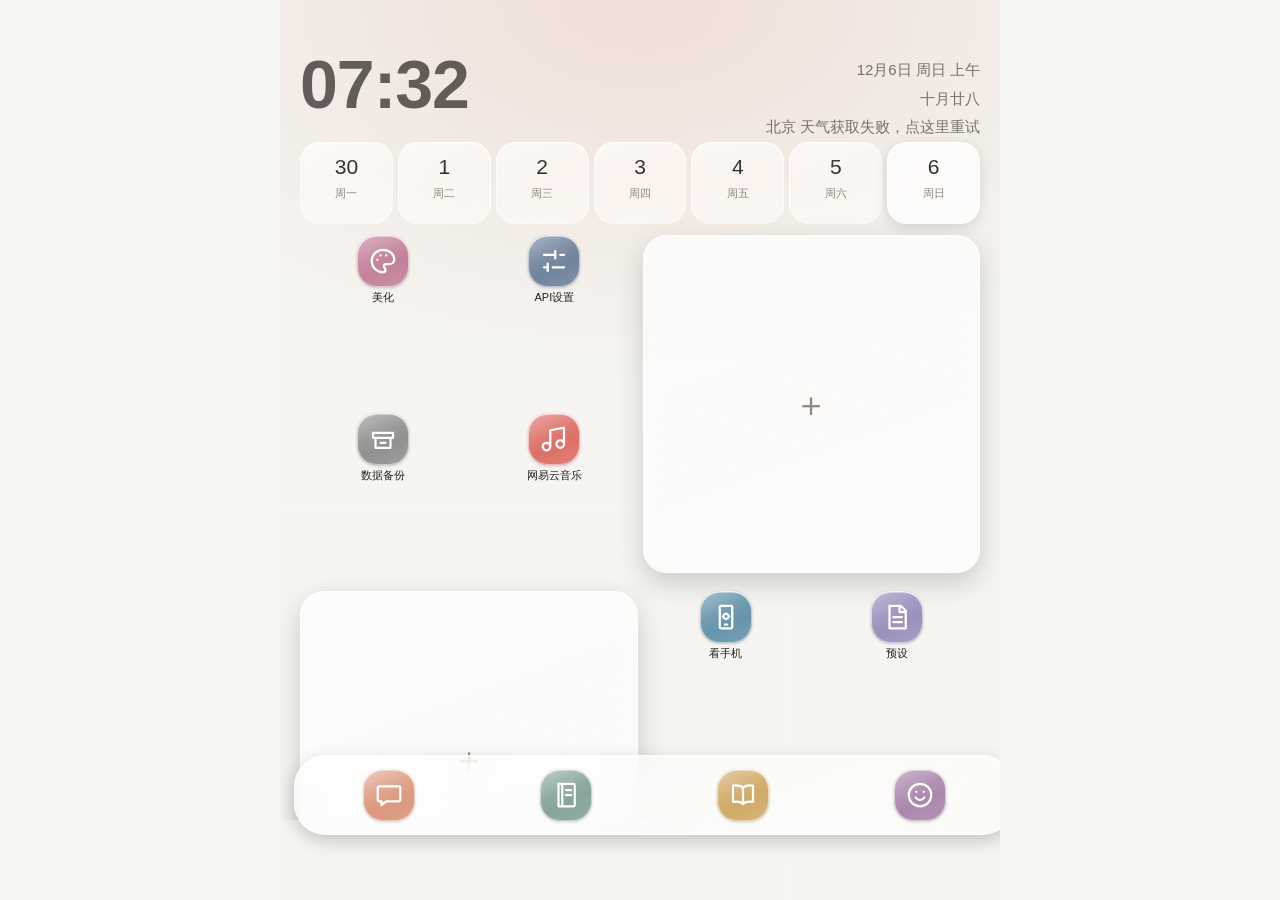
==== index.html @ 6eb0ac29 "Add files via upload" ====
<!DOCTYPE html>
<html lang="zh-CN">
<head>
<meta charset="UTF-8">
<meta name="viewport" content="width=device-width, initial-scale=1, viewport-fit=cover">
<meta name="theme-color" content="#f6f5f2">
<title>夏青phone</title>
<link rel="manifest" href="manifest.json">
<link rel="icon" href="icon-192.png">
<link rel="apple-touch-icon" href="icon-192.png">
<meta name="apple-mobile-web-app-capable" content="yes">
<meta name="mobile-web-app-capable" content="yes">
<meta name="apple-mobile-web-app-title" content="夏青Phone">
<link rel="stylesheet" href="style.css">
</head>
<body>
<div id="app">

  <section class="screen active" id="s-home">
    <div class="scroll home">
      <!-- 顶部：左=大时钟(北京时间)，右=日期/农历/天气（点天气可换城市）。大小位置见上面 CSS 的「桌面可调参数」 -->
      <div class="hm-top"><div class="hm-clock" id="home-time"></div><div class="hm-date"><div id="home-date"></div><div id="home-lunar"></div><div id="home-weather" class="hm-wx"></div></div></div>
      <div class="hm-week" id="home-week"></div>
      <div class="app-grid" id="app-grid"></div>
    </div>
    <div id="home-edit" hidden><button type="button" id="home-reset">重置排列</button><button type="button" id="home-done">完成</button></div>
    <!-- 底栏 Dock：位置/大小见上面 CSS 的 --dock-* -->
    <div class="dock" id="dock"></div>
  </section>

  <section class="screen" id="s-list">
    <header class="bar"><button class="icon" data-back aria-label="返回">‹</button><h1>聊天</h1><button class="icon" id="b-newchar" aria-label="新建角色">＋</button></header>
    <div id="char-list" class="scroll"></div>
  </section>

  <section class="screen" id="s-chat">
    <div id="chat-bg"></div>
    <header class="bar">
      <button class="icon" data-back aria-label="返回">‹</button>
      <h2 id="chat-title"></h2>
      <button class="icon" id="b-search" aria-label="搜索聊天记录"><svg viewBox="0 0 24 24" width="20" height="20" fill="none" stroke="currentColor" stroke-width="2" stroke-linecap="round"><circle cx="11" cy="11" r="6.5"/><path d="M16 16l4.5 4.5"/></svg></button>
      <button class="icon" id="b-chatmenu" aria-label="菜单">⋯</button>
    </header>
    <div id="msgs" class="scroll"></div>
    <div id="quote-bar" hidden><span id="quote-text"></span><button type="button" id="quote-x" aria-label="取消引用">✕</button></div>
    <div id="selbar" hidden><span id="sel-n">已选 0 条</span><button type="button" class="pill ghost" id="sel-edit">编辑</button><button type="button" class="pill ghost" id="sel-copy">复制</button><button type="button" class="pill ghost" id="sel-del">删除</button><button type="button" class="pill" id="sel-cancel">取消</button></div>
    <form id="composer" autocomplete="off">
      <button type="button" class="icon" id="b-sticker" aria-label="表情包">☺</button>
      <div class="inwrap">
        <textarea id="input" rows="1" placeholder="说点什么…"></textarea>
        <button type="button" class="pill ghost" id="b-wait">等回复</button>
        <button type="submit" class="pill" id="b-send">发送</button>
      </div>
      <button type="button" class="icon" id="b-plus" aria-label="更多">＋</button>
    </form>
    <div id="plusmenu" hidden><div class="stack" id="plus-stack"></div></div>
  </section>

  <section class="screen" id="s-search">
    <header class="bar"><button class="icon" data-back>‹</button><input id="search-q" type="search" placeholder="搜索聊天记录…"></header>
    <div class="scroll"><div class="pad">
      <div class="group"><div class="field inline"><label>从</label><input type="date" id="search-d1"></div><div class="field inline"><label>到</label><input type="date" id="search-d2"></div></div>
      <div class="btn-row"><button type="button" class="btn" id="search-exp-txt">导出结果 TXT</button><button type="button" class="btn" id="search-exp-json">导出结果 JSON</button></div>
      <div class="group-title" id="search-count"></div>
      <div class="group" id="search-list"></div>
    </div></div>
  </section>

  <section class="screen" id="s-chatset">
    <header class="bar"><button class="icon" data-back>‹</button><h2>聊天设置</h2></header>
    <div class="scroll"><div class="pad" id="chatset-body"></div></div>
  </section>

  <section class="screen" id="s-beauty">
    <header class="bar"><button class="icon" data-back>‹</button><h2>美化</h2><button class="txt-btn" id="b-beauty-save">保存</button></header>
    <div class="scroll"><div class="pad" id="beauty-body"></div></div>
  </section>

  <div id="errpop" hidden><div class="card" role="alertdialog"><div class="e-icon">!</div><div class="e-title" id="errpop-title"></div><pre class="e-body" id="errpop-body"></pre><div class="e-btns"><button type="button" id="errpop-retry">重试</button><button type="button" id="errpop-copy">复制</button><button type="button" id="errpop-close">好</button></div></div></div>

  <div id="fab" hidden><div class="stack" id="fab-stack"></div></div>

  <section class="screen" id="s-settings">
    <header class="bar"><button class="icon" data-back>‹</button><h2>设置</h2><button class="txt-btn" id="b-set-save">保存</button></header>
    <div class="scroll"><div class="pad" id="settings-body"></div></div>
  </section>

  <section class="screen" id="s-char">
    <header class="bar"><button class="icon" data-back>‹</button><h2>角色设置</h2><button class="txt-btn" id="b-char-save">保存</button></header>
    <div class="scroll"><div class="pad" id="char-body"></div></div>
  </section>

  <section class="screen" id="s-memory">
    <header class="bar">
      <button class="icon" data-back>‹</button><h2 id="mem-title">记忆</h2>
      <button class="txt-btn" id="b-mem-sum">总结</button>
      <button class="txt-btn" id="b-mem-refine">精炼</button>
      <button class="txt-btn" id="b-mem-add">＋</button>
    </header>
    <div class="scroll"><div class="pad" id="mem-body"></div></div>
  </section>

  <section class="screen" id="s-backup">
    <header class="bar"><button class="icon" data-back>‹</button><h2>数据备份</h2></header>
    <div class="scroll"><div class="pad" id="bk-body"></div></div>
  </section>

  <section class="screen" id="s-stickers">
    <header class="bar"><button class="icon" data-back>‹</button><h2>表情包</h2><button class="txt-btn" id="b-stk-add">＋ 添加</button></header>
    <div class="scroll"><div class="pad" id="stk-body"></div></div>
  </section>

  <section class="screen" id="s-thoughts">
    <header class="bar"><button class="icon" data-back>‹</button><h2 id="th-title">心声</h2></header>
    <div class="scroll"><div class="pad" id="th-body"></div></div>
  </section>

  <section class="screen" id="s-wblist">
    <header class="bar"><button class="icon" data-back>‹</button><h2>世界书</h2><button class="txt-btn" id="b-wb-add">＋ 新建</button></header>
    <div class="scroll"><div class="pad" id="wblist-body"></div></div>
  </section>

  <section class="screen" id="s-prlist">
    <header class="bar"><button class="icon" data-back>‹</button><h2>预设</h2><button class="txt-btn" id="b-pr-add">＋ 新建</button></header>
    <div class="scroll"><div class="pad" id="prlist-body"></div></div>
  </section>

  <section class="screen" id="s-predit">
    <header class="bar"><button class="icon" data-back>‹</button><h2>编辑预设</h2><button class="txt-btn" id="b-pr-save">保存</button></header>
    <div class="scroll"><div class="pad" id="predit-body"></div></div>
  </section>

  <section class="screen" id="s-wbedit">
    <header class="bar"><button class="icon" data-back>‹</button><h2 id="wbedit-title">编辑世界书</h2><button class="txt-btn" id="b-wb-save">保存</button></header>
    <div class="scroll"><div class="pad" id="wbedit-body"></div></div>
  </section>
</div>
<input type="file" id="file-import" accept=".json,application/json" hidden>

<div id="sheet" hidden><div class="panel" id="sheet-panel"></div></div>
<div id="toast"></div>
<script src="app.js"></script>
</body>
</html>
---- style.css ----
:root {
  --bg:#f6f5f2; --card:#ffffff; --ink:#23211e; --sub:#8a857c; --line:#e6e2da;
  --accent:#c4572a; --accent-ink:#ffffff; --me:#f3d9cb; --them:#ffffff; --err:#b3261e; --ok:#2e7d4f;
  --shadow:0 1px 2px rgba(0,0,0,.06);
}
@media (prefers-color-scheme: dark) {
  :root { --bg:#151412; --card:#211f1c; --ink:#ece8e1; --sub:#9a948a; --line:#34312c;
          --accent:#e8815a; --accent-ink:#1a0f0a; --me:#5a3426; --them:#2a2825; --err:#f2a39d; --ok:#7fd1a0; --shadow:none; }
}
/* =====================================================================
 * ★★★ 桌面可调参数：想调桌面，只改这一块 ★★★
 * 带 x / y 的：x 正数往右、负数往左；y 正数往下、负数往上。
 * 改完保存、刷新页面即可看到效果。
 * ===================================================================== */
:root {
  /* —— 顶部：时钟 + 日期 + 天气 —— */
  --home-top:10px;       /* 整个桌面内容离屏幕顶部的距离（越大整体越往下） */
  --home-side:20px;      /* 桌面内容左右边距 */
  --clock-size:68px;     /* 大时钟字号 */
  --clock-x:0px;         /* 时钟+日期整体 左右微调 */
  --clock-y:40px;         /* 时钟+日期整体 上下微调 */
  --date-size:15px;      /* 日期/农历/天气 字号 */
  --clock-gap:5px;      /* 时钟区 与 下面一周胶囊 的间距 */
  /* —— 一周日期胶囊 —— */
  --week-x:0px;          /* 胶囊整体 左右微调 */
  --week-y:35px;          /* 胶囊整体 上下微调 */
  --week-gap:5px;        /* 每格之间的间距 */
  --week-radius:20px;    /* 每格圆角 */
  --week-num-size:21px;  /* 日期数字字号 */
  --week-bottom:26px;    /* 胶囊 与 下面图标区 的间距 */
  /* —— 图标网格（桌面上的 App 图标） —— */
  --grid-x:0px;          /* 整个图标区 左右微调 */
  --grid-y:20px;          /* 整个图标区 上下微调 */
  --grid-col-gap:5px;    /* 图标左右间距 */
  --grid-row-gap:18px;   /* 图标上下间距 */
  --icon-size:52px;      /* 图标大小（宽高） */
  --icon-radius:20px;    /* 图标圆角（改成 50% 就是圆形） */
  --icon-glyph-size:30px;/* 没有图片时，矢量小图标的大小 */
  --icon-label-size:11px;/* 图标下面文字的字号 */
  --icon-label-gap:2px;  /* 图标 与 文字 的间距 */
  --icon-shadow:0 1px 3px rgba(0,0,0,.2);    /* 图标阴影。none=无；想要很淡的：0 1px 3px rgba(0,0,0,.08)，最后的小数越小越淡 */
  /* —— 照片小组件 —— */
  --wdg-cols:2;          /* 组件占几列（共 4 列） */
  --wdg-rows:2;          /* 组件占几行 */
  --wdg-ratio:1/1;       /* 组件宽高比，如 1/1 正方形、2/1 长方形 */
  --wdg-radius:24px;     /* 组件圆角 */
  --wdg-shadow:0 10px 28px rgba(0,0,0,.18);  /* 组件阴影，改成 none 去掉 */
  /* —— 底栏 Dock（悬浮那条） —— */
  --dock-left:14px;      /* 距屏幕左边（越大越往右收） */
  --dock-right:14px;     /* 距屏幕右边 */
  --dock-bottom:65px;    /* 距屏幕底部（越大越往上） */
  --dock-pad:14px 6px 14px;  /* 内边距：上 左右 下，控制底栏高度 */
  --dock-min-h:80px;     /* 底栏最小高度（底栏图标拖空时也保持这个高度） */
  --dock-radius:32px;    /* 底栏圆角 */
  --dock-shadow:0 6px 18px rgba(0,0,0,.2); /* 底栏阴影，改成 none 去掉 */
}
* { box-sizing:border-box; -webkit-tap-highlight-color:transparent; }
html,body { height:100%; margin:0; }
body { background:var(--bg); color:var(--ink); font:15px/1.55 -apple-system,BlinkMacSystemFont,"PingFang SC","Noto Sans SC","Microsoft YaHei",sans-serif; overscroll-behavior:none; }
button,input,textarea,select { font:inherit; color:inherit; }
button { cursor:pointer; }
#app { position:fixed; inset:0; max-width:720px; margin:0 auto; background:var(--bg); overflow:hidden; }
.screen { position:absolute; inset:0; display:none; flex-direction:column; background:var(--bg); will-change:transform; }
.screen.active, .screen.leaving { display:flex; }
/* 页面切换：前进＝新页从右滑入、旧页微微左移；返回＝当前页向右滑出 */
.screen.in-fwd { z-index:2; animation:inFwd .3s cubic-bezier(.22,.8,.3,1) both; box-shadow:-10px 0 30px rgba(0,0,0,.12); }
.screen.out-fwd { z-index:1; animation:outFwd .3s cubic-bezier(.22,.8,.3,1) both; }
.screen.in-back { z-index:1; animation:inBack .3s cubic-bezier(.22,.8,.3,1) both; }
.screen.out-back { z-index:2; animation:outBack .3s cubic-bezier(.22,.8,.3,1) both; box-shadow:-10px 0 30px rgba(0,0,0,.12); }
@keyframes inFwd { from { transform:translateX(100%); } to { transform:none; } }
@keyframes outFwd { from { transform:none; opacity:1; } to { transform:translateX(-22%); opacity:.55; } }
@keyframes inBack { from { transform:translateX(-22%); opacity:.55; } to { transform:none; opacity:1; } }
@keyframes outBack { from { transform:none; } to { transform:translateX(100%); } }
@media (prefers-reduced-motion: reduce) { .screen { animation:none !important; } }
.mdl-list { max-height:46vh; overflow:auto; border:1px solid var(--line); border-radius:10px; margin:8px 0; }
.mdl-list button { display:block; width:100%; text-align:left; border:0; border-bottom:1px solid var(--line); background:none; padding:11px 12px; font-size:14px; word-break:break-all; }
.mdl-list button:last-child { border-bottom:0; }
.mdl-list button.on { color:var(--accent); font-weight:600; }
.mdl-list .empty { padding:16px; text-align:center; color:var(--sub); font-size:13px; }
.sel-btn { width:100%; text-align:left; display:flex; justify-content:space-between; align-items:center; gap:8px; border:1px solid var(--line); background:var(--bg); border-radius:8px; padding:10px; word-break:break-all; }
.sel-btn::after { content:"▾"; color:var(--sub); flex:none; }
.bar { display:flex; align-items:center; gap:8px; padding:calc(10px + env(safe-area-inset-top)) 12px 10px; border-bottom:1px solid var(--line); background:var(--bg); flex:none; }
.bar h1,.bar h2 { margin:0; font-size:17px; font-weight:600; flex:1; overflow:hidden; text-overflow:ellipsis; white-space:nowrap; }
.bar h1 { font-size:20px; letter-spacing:.5px; }
.icon { border:0; background:none; font-size:22px; width:36px; height:36px; border-radius:18px; line-height:1; color:var(--ink); }
.icon:active { background:var(--line); }
.txt-btn { border:0; background:none; color:var(--accent); font-size:15px; padding:6px 8px; }
.scroll { flex:1; overflow-y:auto; -webkit-overflow-scrolling:touch; }
.pad { padding:12px 14px calc(24px + env(safe-area-inset-bottom)); }

/* 角色列表 */
.char { display:flex; gap:12px; align-items:center; padding:12px 14px; border-bottom:1px solid var(--line); }
.char:active { background:var(--line); }
.avatar { width:46px; height:46px; border-radius:50%; background:var(--accent); color:var(--accent-ink); display:flex; align-items:center; justify-content:center; font-weight:600; font-size:18px; flex:none; overflow:hidden; }
.avatar img { width:100%; height:100%; object-fit:cover; }
.char .meta { flex:1; min-width:0; }
.char .name { font-weight:600; }
.char .last { color:var(--sub); font-size:13px; white-space:nowrap; overflow:hidden; text-overflow:ellipsis; }
.char .time { color:var(--sub); font-size:12px; align-self:flex-start; margin-top:4px; }
.tabs { display:flex; border-top:1px solid var(--line); padding-bottom:env(safe-area-inset-bottom); flex:none; }
.tabs button { flex:1; border:0; background:none; padding:13px 0; color:var(--ink); font-size:14px; }
.tabs button:active { background:var(--line); }
.empty { color:var(--sub); text-align:center; padding:60px 24px; line-height:1.9; }

/* 聊天 */
#msgs { padding:10px 12px 16px; display:flex; flex-direction:column; gap:6px; }
.row { display:flex; gap:8px; align-items:flex-end; max-width:100%; }
.row.me { flex-direction:row-reverse; }
.row .avatar { width:34px; height:34px; font-size:14px; }
.bubble { max-width:76%; padding:8px 12px; border-radius:16px; background:var(--them); box-shadow:var(--shadow); white-space:pre-wrap; word-break:break-word; border:1px solid var(--line); }
.row.me .bubble { background:var(--me); border-color:transparent; }
.bubble.sticker { padding:4px; background:transparent; border-color:transparent; box-shadow:none; }
.bubble.sticker img { max-width:140px; max-height:140px; border-radius:10px; display:block; }
.bubble.sticker .alt { color:var(--sub); font-size:13px; padding:6px 8px; }
.bubble.transfer { background:#e9a23b; color:#2b1b00; border:0; min-width:170px; }
.bubble.transfer b { font-size:18px; display:block; }
.bubble.offline { max-width:92%; font-size:14.5px; line-height:1.85; letter-spacing:.2px; }
#fab button.on { background:color-mix(in srgb, var(--accent) 55%, transparent); color:#fff; }
.bubble .quote { font-size:12px; color:var(--sub); border-left:3px solid var(--line); padding:1px 0 1px 8px; margin-bottom:5px; max-height:3.2em; overflow:hidden; }
.bubble.voice::before { content:"🎤 "; }
.sysline { align-self:center; color:var(--sub); font-size:12px; padding:2px 10px; text-align:center; }
.sysline.err { color:var(--err); background:color-mix(in srgb, var(--err) 10%, transparent); border-radius:10px; padding:8px 12px; font-size:13px; text-align:left; white-space:pre-wrap; word-break:break-all; max-width:92%; }
.sysline.err button { display:block; margin-top:6px; }
.more { align-self:center; border:1px solid var(--line); background:var(--card); border-radius:14px; padding:4px 14px; color:var(--sub); font-size:13px; }
.typing .bubble { color:var(--sub); }
.dots::after { content:"…"; animation:blink 1.1s infinite; }
@keyframes blink { 50% { opacity:.2; } }
#composer { display:flex; gap:8px; align-items:flex-end; padding:8px 10px calc(8px + env(safe-area-inset-bottom)); border-top:1px solid var(--line); background:var(--bg); flex:none; }
#input { flex:1; min-width:0; resize:none; max-height:120px; border:0; background:none; padding:8px 0; outline:none; }
.inwrap { flex:1; min-width:0; display:flex; align-items:flex-end; gap:6px; background:var(--card); border:1px solid var(--line); border-radius:22px; padding:3px 4px 3px 14px; }
.inwrap:focus-within { border-color:var(--accent); }
#composer .inwrap .pill { height:32px; padding:0 12px; border-radius:16px; font-size:13px; line-height:30px; display:flex; align-items:center; box-sizing:border-box; }
#b-plus.on { color:var(--accent); transform:rotate(45deg); }
#b-plus { transition:transform .2s; }
#s-chat > #plusmenu { position:absolute; inset:0; z-index:40; }
#plusmenu[hidden] { display:none; }
#plusmenu .stack { position:absolute; right:10px; bottom:calc(64px + env(safe-area-inset-bottom)); display:flex; flex-direction:column-reverse; gap:12px; align-items:flex-end; }
#plusmenu button { position:relative; width:46px; height:46px; border-radius:50%; border:1px solid rgba(255,255,255,.55); padding:0; display:flex; align-items:center; justify-content:center; color:var(--ink);
  background:color-mix(in srgb, var(--card) 52%, transparent); backdrop-filter:blur(14px) saturate(1.5); -webkit-backdrop-filter:blur(14px) saturate(1.5);
  box-shadow:0 6px 18px rgba(0,0,0,.2); animation:plusup .24s cubic-bezier(.2,.9,.3,1.2) both; }
#plusmenu button:active { transform:scale(.92); }
#plusmenu svg { width:22px; height:22px; stroke:currentColor; fill:none; stroke-width:1.8; stroke-linecap:round; stroke-linejoin:round; }
#plusmenu em { position:absolute; right:56px; white-space:nowrap; font-style:normal; font-size:12.5px; padding:4px 10px; border-radius:12px; background:color-mix(in srgb, var(--card) 80%, transparent); box-shadow:0 2px 8px rgba(0,0,0,.15); }
@keyframes plusup { from { opacity:0; transform:translateY(10px) scale(.5); } to { opacity:1; transform:none; } }
.pill { border:0; border-radius:18px; padding:9px 14px; background:var(--accent); color:var(--accent-ink); font-weight:600; flex:none; }
.pill.ghost { padding:9px 12px; background:var(--card); color:var(--ink); border:1px solid var(--line); font-weight:400; }
.pill:disabled { opacity:.45; }

/* 表单 */
.group { background:var(--card); border:1px solid var(--line); border-radius:12px; margin-bottom:16px; overflow:hidden; }
.group-title { font-size:12px; color:var(--sub); padding:0 6px 6px; text-transform:none; letter-spacing:.3px; }
.field { display:flex; flex-direction:column; gap:4px; padding:10px 12px; border-bottom:1px solid var(--line); }
.field:last-child { border-bottom:0; }
.field.inline { flex-direction:row; align-items:center; justify-content:space-between; }
.field label { font-size:13px; color:var(--sub); }
.field label .val, .field .val { float:right; color:var(--ink); font-weight:600; }
.field.inline label { font-size:15px; color:var(--ink); }
.field input[type=text],.field input[type=password],.field input[type=number],.field select,.field textarea { width:100%; border:0; background:transparent; outline:none; padding:2px 0; }
.field textarea { resize:vertical; min-height:90px; line-height:1.5; }
.field .hint { font-size:12px; color:var(--sub); }
.switch { position:relative; width:46px; height:28px; flex:none; }
.switch input { opacity:0; width:100%; height:100%; margin:0; position:absolute; inset:0; z-index:1; }
.switch i { position:absolute; inset:0; border-radius:14px; background:var(--line); transition:.15s; }
.switch i::after { content:""; position:absolute; left:3px; top:3px; width:22px; height:22px; border-radius:50%; background:#fff; transition:.15s; box-shadow:0 1px 2px rgba(0,0,0,.3); }
.switch input:checked + i { background:var(--accent); }
.switch input:checked + i::after { transform:translateX(18px); }
.btn { border:1px solid var(--line); background:var(--card); border-radius:10px; padding:9px 14px; }
.btn.primary { background:var(--accent); color:var(--accent-ink); border-color:var(--accent); }
.btn.danger { color:var(--err); }
.btn-row { display:flex; gap:8px; flex-wrap:wrap; margin:4px 0 14px; }

/* 列表项 */
.item { padding:11px 12px; border-bottom:1px solid var(--line); }
.item:last-child { border-bottom:0; }
.item:active { background:var(--line); }
.item .t { display:flex; gap:8px; align-items:center; }
.item .t b { flex:1; overflow:hidden; text-overflow:ellipsis; white-space:nowrap; }
.item .c { color:var(--sub); font-size:13px; margin-top:2px; display:-webkit-box; -webkit-line-clamp:2; -webkit-box-orient:vertical; overflow:hidden; word-break:break-all; }
.badge { font-size:11px; padding:1px 7px; border-radius:9px; background:var(--line); color:var(--sub); flex:none; }
.badge.on { background:color-mix(in srgb, var(--ok) 18%, transparent); color:var(--ok); }
.badge.acc { background:color-mix(in srgb, var(--accent) 16%, transparent); color:var(--accent); }
.check { display:flex; align-items:center; gap:10px; padding:10px 12px; border-bottom:1px solid var(--line); }
.check:last-child { border-bottom:0; }

/* 弹层 */
#sheet { position:fixed; inset:0; z-index:50; display:flex; align-items:flex-end; justify-content:center; background:rgba(0,0,0,.4); }
#sheet[hidden] { display:none; }
#sheet .panel { width:100%; max-width:720px; max-height:88%; overflow:auto; background:var(--card); border-radius:18px 18px 0 0; padding:16px 16px calc(16px + env(safe-area-inset-bottom)); }
#sheet h3 { margin:0 0 10px; font-size:16px; }
#sheet pre { white-space:pre-wrap; word-break:break-all; font-size:12px; background:var(--bg); padding:10px; border-radius:8px; max-height:52vh; overflow:auto; margin:0 0 10px; }
#sheet textarea { width:100%; min-height:200px; border:1px solid var(--line); background:var(--bg); border-radius:10px; padding:10px; outline:none; }
#sheet .menu-btn { display:block; width:100%; text-align:left; border:0; background:none; padding:13px 4px; border-bottom:1px solid var(--line); font-size:16px; }
#sheet .menu-btn:last-child { border-bottom:0; }
#toast { position:fixed; left:50%; bottom:calc(90px + env(safe-area-inset-bottom)); transform:translateX(-50%); background:#222; color:#fff; padding:9px 16px; border-radius:20px; font-size:14px; z-index:99; opacity:0; pointer-events:none; transition:opacity .2s; max-width:86%; text-align:center; }
#toast.show { opacity:.94; }
.th-card { border-left:3px solid var(--accent); background:var(--card); border-radius:0 14px 14px 0; padding:14px 16px; margin-bottom:18px; box-shadow:var(--shadow); }
.th-cap { font-size:12px; color:var(--sub); margin-bottom:6px; }
.th-voice { font-size:19px; line-height:1.55; font-weight:500; margin-bottom:10px; }
.th-jot { font-size:14px; line-height:1.8; color:var(--sub); white-space:pre-wrap; }
/* 聊天页右上角：悬浮圆形磨砂按钮 */
#fab { position:absolute; inset:0; z-index:40; }
#fab[hidden] { display:none; }
#fab .stack { position:absolute; right:12px; top:calc(56px + env(safe-area-inset-top)); display:flex; flex-direction:column; gap:12px; align-items:center; }
#fab button { width:46px; height:46px; border-radius:50%; border:1px solid rgba(255,255,255,.55); padding:0; display:flex; align-items:center; justify-content:center; color:var(--ink);
  background:color-mix(in srgb, var(--card) 52%, transparent); backdrop-filter:blur(14px) saturate(1.5); -webkit-backdrop-filter:blur(14px) saturate(1.5);
  box-shadow:0 6px 18px rgba(0,0,0,.2); animation:fabpop .24s cubic-bezier(.2,.9,.3,1.2) both; }
#fab button:active { transform:scale(.92); }
#fab svg { width:22px; height:22px; stroke:currentColor; fill:none; stroke-width:1.8; stroke-linecap:round; stroke-linejoin:round; }
@keyframes fabpop { from { opacity:0; transform:translateY(-10px) scale(.5); } to { opacity:1; transform:none; } }
/* 聊天背景：独立的固定层，不随消息滚动、不被拉伸 */
#chat-bg { position:absolute; inset:0; z-index:0; pointer-events:none; background-size:cover; background-position:center; background-repeat:no-repeat; }
#s-chat > :not(#chat-bg) { position:relative; z-index:1; }
.bg-prev { height:120px; border-radius:10px; border:1px solid var(--line); background:var(--bg) center/cover; margin-bottom:8px; display:flex; align-items:center; justify-content:center; color:var(--sub); font-size:13px; }
/* 美化页：悬浮磨砂卡片 */
#s-beauty { background:linear-gradient(160deg, color-mix(in srgb, var(--accent) 22%, var(--bg)), var(--bg) 55%, color-mix(in srgb, var(--accent) 12%, var(--bg))); }
.glass { background:color-mix(in srgb, var(--card) 62%, transparent); backdrop-filter:blur(18px) saturate(1.5); -webkit-backdrop-filter:blur(18px) saturate(1.5);
  border:1px solid color-mix(in srgb, #fff 45%, transparent); border-radius:12px; box-shadow:0 8px 24px rgba(0,0,0,.10); padding:12px; margin-bottom:14px; }
.glass h4 { margin:0 0 8px; font-size:13px; color:var(--sub); font-weight:500; letter-spacing:.3px; }
.bt-prev { display:flex; flex-direction:column; gap:8px; }
.bt-grid { display:grid; grid-template-columns:1fr 1fr; gap:10px; }
.bt-card { border:2px solid transparent; border-radius:10px; padding:8px; background:color-mix(in srgb, var(--card) 70%, transparent); text-align:left; }
.bt-card.on { border-color:var(--accent); }
.bt-card .sw { display:flex; gap:4px; margin-bottom:6px; }
.bt-card .sw i { flex:1; height:22px; border-radius:6px; border:1px solid rgba(0,0,0,.08); }
.bt-card b { font-size:13px; font-weight:600; }
#beauty-css { width:100%; min-height:150px; border:1px solid var(--line); border-radius:8px; background:color-mix(in srgb, var(--bg) 70%, transparent); padding:10px; font:12.5px/1.5 ui-monospace,Menlo,Consolas,monospace; resize:vertical; }
.bt-hint { font-size:12px; color:var(--sub); margin-top:6px; white-space:pre-line; }
/* 气泡逐条弹出 / 长按选择 / 引用 */
.row.pop .bubble, .row.pop > .avatar { animation:bpop .26s cubic-bezier(.2,.9,.3,1.25) both; transform-origin:0 100%; }
.row.me.pop .bubble { transform-origin:100% 100%; }
@keyframes bpop { from { opacity:0; transform:scale(.7) translateY(8px); } to { opacity:1; transform:none; } }
.bubble { -webkit-touch-callout:none; -webkit-user-select:none; user-select:none; }
.selecting .row[data-id] { cursor:pointer; }
.selecting .row[data-id]::before { content:""; flex:none; width:18px; height:18px; border-radius:50%; border:2px solid var(--sub); align-self:center; }
.selecting .row.me[data-id]::before { order:3; }
.selecting .row.sel::before { background:var(--accent); border-color:var(--accent); box-shadow:inset 0 0 0 3px var(--card); }
#quote-bar { display:flex; align-items:center; gap:8px; padding:6px 12px; font-size:12.5px; color:var(--sub); border-top:1px solid var(--line); background:var(--card); }
#quote-bar[hidden], #selbar[hidden], #composer[hidden] { display:none; }
#quote-bar span { flex:1; border-left:3px solid var(--accent); padding-left:8px; overflow:hidden; text-overflow:ellipsis; white-space:nowrap; }
#quote-bar button { border:0; background:none; color:var(--sub); font-size:16px; padding:2px 6px; }
#selbar { display:flex; align-items:center; gap:8px; padding:8px 12px calc(8px + env(safe-area-inset-bottom)); border-top:1px solid var(--line); background:var(--card); }
#selbar span { flex:1; font-size:14px; }
/* 居中报错弹窗 */
#errpop { position:fixed; inset:0; z-index:120; display:flex; align-items:center; justify-content:center; background:rgba(0,0,0,.28); backdrop-filter:blur(3px); -webkit-backdrop-filter:blur(3px); }
#errpop[hidden] { display:none; }
#errpop .card { width:min(300px,82vw); max-height:70vh; display:flex; flex-direction:column; align-items:center; padding:20px 16px 14px; border-radius:20px; text-align:center;
  background:color-mix(in srgb, var(--card) 82%, transparent); backdrop-filter:blur(24px) saturate(1.6); -webkit-backdrop-filter:blur(24px) saturate(1.6); box-shadow:0 14px 40px rgba(0,0,0,.35); animation:epop .22s cubic-bezier(.2,.9,.3,1.2); }
@keyframes epop { from { opacity:0; transform:scale(.85); } to { opacity:1; transform:none; } }
#errpop .e-icon { width:38px; height:38px; border-radius:50%; background:var(--err); color:#fff; font-weight:700; font-size:22px; line-height:38px; margin-bottom:8px; }
#errpop .e-title { font-weight:600; font-size:16px; margin-bottom:6px; word-break:break-word; }
#errpop .e-body { margin:0 0 12px; width:100%; overflow:auto; text-align:left; font:12px/1.5 ui-monospace,Menlo,Consolas,monospace; white-space:pre-wrap; word-break:break-all; color:var(--sub); user-select:text; -webkit-user-select:text; }
#errpop .e-btns { display:flex; gap:8px; width:100%; }
#errpop .e-btns button { flex:1; border:0; border-radius:12px; padding:10px 0; font-size:15px; background:color-mix(in srgb, var(--ink) 9%, transparent); color:var(--ink); }
#errpop .e-btns #errpop-close { background:var(--accent); color:#fff; }
/* 对方正在输入：名字位置闪动 */
.typing-title { animation:tflash 1.3s ease-in-out infinite; }
.typing-title i { font-style:normal; display:inline-block; animation:tdot 1.2s infinite both; }
.typing-title i:nth-child(2) { animation-delay:.2s; } .typing-title i:nth-child(3) { animation-delay:.4s; }
@keyframes tflash { 0%,100% { opacity:1; } 50% { opacity:.4; } }
@keyframes tdot { 0%,80%,100% { opacity:.15; } 40% { opacity:1; } }
.field input[type=range] { width:100%; accent-color:var(--accent); margin:6px 0 2px; }
.stk-tabs { display:flex; gap:6px; overflow-x:auto; margin-bottom:10px; padding-bottom:2px; }
.stk-tabs button { flex:none; border:1px solid var(--line); background:var(--bg); border-radius:14px; padding:3px 12px; font-size:13px; }
.stk-tabs button.on { background:var(--accent); color:var(--accent-ink); border-color:var(--accent); }
.stk-grid { display:grid; grid-template-columns:repeat(4,1fr); gap:8px; max-height:46vh; overflow-y:auto; margin-bottom:10px; }
.stk-grid .stk { aspect-ratio:1; border-radius:10px; background:var(--bg); display:flex; align-items:center; justify-content:center; overflow:hidden; font-size:11px; color:var(--sub); text-align:center; padding:2px; }
.stk-grid .stk img { width:100%; height:100%; object-fit:cover; }
.av-pick { display:flex; align-items:center; gap:12px; padding:10px 12px; border-bottom:1px solid var(--line); }
.av-pick .avatar { width:52px; height:52px; }
/* 桌面 */
#s-home { background:radial-gradient(120% 60% at 50% 0%, color-mix(in srgb, var(--accent) 14%, var(--bg)) 0%, var(--bg) 70%); }
.home { padding:calc(var(--home-top) + env(safe-area-inset-top)) var(--home-side) calc(130px + env(safe-area-inset-bottom)); }
.hm-top { display:flex; justify-content:space-between; align-items:flex-start; margin-bottom:var(--clock-gap); position:relative; left:var(--clock-x); top:var(--clock-y); }
.hm-clock { font-size:var(--clock-size); font-weight:600; letter-spacing:-1px; line-height:1; color:color-mix(in srgb, var(--ink) 70%, transparent); font-variant-numeric:tabular-nums; }
.hm-date { text-align:right; font-size:var(--date-size); line-height:1.9; color:color-mix(in srgb, var(--ink) 60%, transparent); padding-top:6px; }
.hm-week { display:flex; gap:var(--week-gap); margin-bottom:var(--week-bottom); position:relative; left:var(--week-x); top:var(--week-y); }
.hm-week .d { flex:1; text-align:center; padding:9px 0 10px; border-radius:var(--week-radius); background:color-mix(in srgb, var(--card) 50%, transparent); backdrop-filter:blur(10px); -webkit-backdrop-filter:blur(10px); }
.hm-week .d b { display:block; font-size:var(--week-num-size); font-weight:500; }
.hm-week .d span { display:block; font-size:11px; color:var(--sub); margin-top:2px; }
.hm-week .d.today { background:color-mix(in srgb, var(--card) 78%, transparent); box-shadow:0 4px 14px rgba(0,0,0,.12); padding-bottom:22px; }
.wdg { grid-column:span var(--wdg-cols); grid-row:span var(--wdg-rows); aspect-ratio:var(--wdg-ratio); border-radius:var(--wdg-radius); overflow:hidden; border:0; padding:0; position:relative; box-shadow:var(--wdg-shadow);
  background:color-mix(in srgb, var(--card) 60%, transparent) center/cover no-repeat; display:flex; align-items:center; justify-content:center; color:var(--sub); font-size:34px; }
.wdg:active { transform:scale(.98); }
.dock { position:absolute; left:var(--dock-left); right:var(--dock-right); bottom:calc(var(--dock-bottom) + env(safe-area-inset-bottom)); display:flex; justify-content:center; min-height:var(--dock-min-h); padding:var(--dock-pad); border-radius:var(--dock-radius);
  background:color-mix(in srgb, var(--card) 55%, transparent); backdrop-filter:blur(22px) saturate(1.6); -webkit-backdrop-filter:blur(22px) saturate(1.6); box-shadow:var(--dock-shadow); }
.dock .app { position:relative; flex:0 0 25%; min-width:0; }
.dock .app span { position:absolute; left:0; right:0; top:0; bottom:0; opacity:0; overflow:hidden; font-size:1px; }
.app .tile img { width:100%; height:100%; object-fit:cover; border-radius:inherit; display:block; }
.app .tile.img { background:none !important; }
.home-clock { text-align:center; margin-bottom:22px; }
.home-clock .big { font-size:64px; font-weight:200; letter-spacing:2px; line-height:1.1; font-variant-numeric:tabular-nums; }
.home-clock .date { color:var(--sub); font-size:14px; margin-top:4px; }
#home-widget { margin-bottom:26px; }
.widget { display:flex; gap:12px; align-items:center; background:var(--card); border:1px solid var(--line); border-radius:20px; padding:14px; box-shadow:var(--shadow); }
.widget:active { transform:scale(.99); }
.widget .meta { flex:1; min-width:0; }
.widget .cap { font-size:11px; color:var(--sub); letter-spacing:.5px; }
.widget .name { font-weight:600; }
.widget .last { color:var(--sub); font-size:13px; white-space:nowrap; overflow:hidden; text-overflow:ellipsis; }
.app-grid { display:grid; grid-template-columns:repeat(4,1fr); gap:var(--grid-row-gap) var(--grid-col-gap); align-items:start; position:relative; left:var(--grid-x); top:var(--grid-y); }
.app { display:flex; flex-direction:column; align-items:center; gap:var(--icon-label-gap); background:none; border:0; padding:0; }
.app .tile { width:var(--icon-size); height:var(--icon-size); border-radius:var(--icon-radius); display:flex; align-items:center; justify-content:center; color:#fff; box-shadow:var(--icon-shadow); }
.app:active .tile { transform:scale(.93); }
.app .tile svg { width:var(--icon-glyph-size); height:var(--icon-glyph-size); fill:none; stroke:currentColor; stroke-width:1.8; stroke-linecap:round; stroke-linejoin:round; }
.app span { font-size:var(--icon-label-size); }

/* 桌面：天气、编辑排列模式 */
.hm-wx { cursor:pointer; }
#s-home .app, #s-home .wdg { -webkit-touch-callout:none; -webkit-user-select:none; user-select:none; }
.app .tile img { pointer-events:none; -webkit-user-drag:none; }
#s-home.editing .app:not(.slot), #s-home.editing .wdg { animation:wiggle .26s ease-in-out infinite alternate; }
#s-home.editing .ph { animation:none; opacity:.25; }
@keyframes wiggle { from { transform:rotate(-1.6deg); } to { transform:rotate(1.6deg); } }
.drag-clone { position:fixed !important; z-index:300; pointer-events:none; margin:0; animation:none !important; transform:scale(1.1); opacity:.95; filter:drop-shadow(0 8px 14px rgba(0,0,0,.3)); }
#home-edit { position:absolute; top:calc(10px + env(safe-area-inset-top)); right:14px; z-index:6; display:flex; gap:8px; }
#home-edit[hidden] { display:none; }
#home-edit button { border:0; border-radius:16px; padding:7px 14px; background:color-mix(in srgb, var(--card) 70%, transparent); backdrop-filter:blur(12px); -webkit-backdrop-filter:blur(12px); box-shadow:0 4px 14px rgba(0,0,0,.15); }
#home-edit #home-done { background:var(--accent); color:var(--accent-ink); font-weight:600; }
/* 聊天记录搜索 */
#search-q { flex:1; min-width:0; border:1px solid var(--line); background:var(--card); border-radius:18px; padding:7px 14px; outline:none; }
#search-q:focus { border-color:var(--accent); }
.field input[type=date] { border:0; background:transparent; outline:none; }
mark { background:color-mix(in srgb, var(--accent) 30%, transparent); color:inherit; border-radius:3px; padding:0 1px; }
.row.hit .bubble { animation:hitflash .9s ease 2; }
@keyframes hitflash { 50% { box-shadow:0 0 0 3px var(--accent); } }
/* 桌面空格：平时看不见，编辑时显示虚线框 */
.app.slot { pointer-events:auto; }
.app.slot .tile { background:none; box-shadow:none; }
#s-home.editing .app.slot .tile { border:1.5px dashed rgba(255,255,255,.8); background:rgba(0,0,0,.1); }
/* 图片消息 / 灯箱 */
.bubble.image { padding:4px; background:transparent; border-color:transparent; box-shadow:none; }
.row.me .bubble.image { background:transparent; }
.bubble.image img { max-width:200px; max-height:240px; border-radius:12px; display:block; }
.bubble.image .alt { color:var(--sub); font-size:13px; padding:6px 8px; }
.lightbox { position:fixed; inset:0; z-index:200; background:rgba(0,0,0,.9); display:flex; align-items:center; justify-content:center; }
.lightbox img { max-width:96vw; max-height:92vh; object-fit:contain; }
/* 美化：桌面图标列表 */
.ic-row { display:flex; align-items:center; gap:8px; margin-bottom:10px; }
.ic-row .pv { width:40px; height:40px; border-radius:11px; flex:none; border:1px solid var(--line); }
.ic-row .ic-main { flex:1; min-width:0; display:flex; flex-direction:column; gap:4px; }
.ic-row .ic-main b { font-size:13px; font-weight:500; }
.ic-row .ic-main input { width:100%; min-width:0; padding:6px 8px; border:1px solid var(--line); border-radius:8px; background:var(--bg); font-size:12.5px; }
.ic-row .btn { flex:none; padding:6px 10px; }
/* 语音消息 */
.bubble.vmsg { min-width:130px; max-width:70%; }
.bubble.vmsg .vrow { display:flex; align-items:center; gap:8px; }
.bubble.vmsg .vplay { width:30px; height:30px; border-radius:50%; border:0; background:var(--accent); color:var(--accent-ink); font-size:12px; flex:none; padding:0; }
.bubble.vmsg .vbar { flex:1; height:4px; border-radius:2px; min-width:48px; background:repeating-linear-gradient(90deg, color-mix(in srgb, var(--ink) 35%, transparent) 0 2px, transparent 2px 5px); }
.bubble.vmsg .vdur { font-size:12px; color:var(--sub); flex:none; }
.bubble.vmsg .vtext { margin-top:6px; padding-top:6px; border-top:1px dashed var(--line); font-size:14px; }
.bubble.vmsg .vconv { margin-top:6px; border:1px solid var(--line); background:var(--bg); border-radius:12px; padding:2px 10px; font-size:12px; }
.voice-pop { position:fixed; inset:0; z-index:160; background:rgba(0,0,0,.38); display:flex; align-items:flex-end; }
.voice-card { width:100%; background:var(--bg); border-radius:20px 20px 0 0; padding:18px 16px calc(18px + env(safe-area-inset-bottom)); text-align:center; }
.voice-card .vrec { display:flex; align-items:center; justify-content:center; gap:8px; color:var(--sub); font-size:13px; }
.voice-card .dot { width:9px; height:9px; border-radius:50%; background:#e0463c; animation:vblink 1s ease-in-out infinite; }
@keyframes vblink { 50% { opacity:.25; } }
.voice-card .vtime { font-size:34px; font-weight:600; margin:6px 0 10px; font-variant-numeric:tabular-nums; }
.voice-card .vlevel { height:6px; border-radius:3px; background:var(--line); overflow:hidden; margin:0 18px 12px; }
.voice-card .vlevel i { display:block; height:100%; width:0; background:var(--accent); transition:width .1s linear; }
.voice-card .vlive { min-height:44px; max-height:96px; overflow-y:auto; font-size:14px; color:var(--ink); margin-bottom:12px; white-space:pre-wrap; word-break:break-word; }

/* 长按消息的小气泡菜单 */
.msgpop-shade { position:fixed; inset:0; z-index:70; background:transparent; -webkit-tap-highlight-color:transparent; }
.msgpop { position:fixed; display:flex; flex-wrap:wrap; max-width:min(372px, calc(100vw - 16px)); background:#2b2a28; color:#f4f1ec; border-radius:12px; padding:3px; box-shadow:0 6px 22px rgba(0,0,0,.28); animation:mpop .14s ease-out both; }
.msgpop button { background:transparent; border:0; color:inherit; font:inherit; font-size:13.5px; padding:9px 11px; border-radius:9px; white-space:nowrap; }
.msgpop button:active { background:rgba(255,255,255,.16); }
.msgpop .arrow { position:absolute; bottom:-6px; width:12px; height:12px; margin-left:-6px; background:#2b2a28; transform:rotate(45deg); border-radius:2px; pointer-events:none; }
.msgpop.below .arrow { bottom:auto; top:-6px; }
@keyframes mpop { from { opacity:0; transform:scale(.92); } to { opacity:1; transform:none; } }

/* 未读红点 / 顶部通知条 */
.ubadge { position:absolute; top:-4px; right:-4px; min-width:18px; height:18px; padding:0 5px; border-radius:9px; background:#e5342b; color:#fff; font-size:11px; font-weight:700; line-height:18px; text-align:center; box-shadow:0 0 0 2px var(--bg); pointer-events:none; }
.app { position:relative; }
.app .ubadge { top:-3px; right:calc(50% - 38px); }
#char-list .char { position:relative; }
#char-list .char .ubadge { top:auto; bottom:12px; right:14px; box-shadow:none; }
.banner { position:fixed; left:10px; right:10px; top:max(8px, env(safe-area-inset-top)); z-index:90; display:flex; gap:10px; align-items:center; padding:10px 12px; border-radius:16px; background:color-mix(in srgb, var(--card) 88%, transparent); -webkit-backdrop-filter:blur(14px); backdrop-filter:blur(14px); box-shadow:0 8px 28px rgba(0,0,0,.22); border:1px solid var(--line); transform:translateY(-130%); transition:transform .28s cubic-bezier(.2,.9,.3,1.1); cursor:pointer; }
.banner.on { transform:none; }
.banner .avatar { width:38px; height:38px; flex:none; }
.banner .bn-main { min-width:0; display:flex; flex-direction:column; }
.banner .bn-main b { font-size:14px; }
.banner .bn-main span { font-size:13px; color:var(--sub); white-space:nowrap; overflow:hidden; text-overflow:ellipsis; }

/* 小预设条 / 多选下拉 */
.pbar { margin:0 0 10px; }
.pbar .prow { display:flex; gap:8px; align-items:center; }
.pbar select { flex:1; min-width:0; padding:9px 10px; border:1px solid var(--line); border-radius:8px; background:var(--bg); color:var(--ink); font:inherit; font-size:14px; }
.pbar .btn { flex:none; padding:8px 12px; }
.mp-btn { width:100%; display:flex; align-items:center; gap:8px; text-align:left; padding:11px 12px; border:1px solid var(--line); border-radius:10px; background:var(--card); color:var(--ink); font:inherit; font-size:14px; }
.mp-btn .mp-txt { flex:1; min-width:0; overflow:hidden; text-overflow:ellipsis; white-space:nowrap; }
.mp-btn .mp-arrow { color:var(--sub); }
.mp-search { width:100%; padding:10px; border:1px solid var(--line); border-radius:8px; background:var(--bg); color:var(--ink); margin-bottom:6px; font:inherit; }
.mp-list { max-height:48vh; overflow-y:auto; margin:4px 0 8px; }
.mp-foot { display:flex; gap:8px; align-items:center; }
.mp-foot .mp-cnt { flex:1; color:var(--sub); font-size:13px; }
.mp-foot .btn { padding:8px 12px; }
.stat-line { color:var(--sub); font-size:13px; padding:4px 0 10px; }
.mtime { font-size:10.5px; color:var(--sub); margin:2px 5px 0; line-height:1.2; }
.bwrap { display:flex; flex-direction:column; align-items:flex-start; max-width:76%; min-width:0; }
.row.me .bwrap { align-items:flex-end; }
.bwrap > .bubble { max-width:100%; }
.bwrap.wide { max-width:92%; }
.recalled-line button { border:0; background:none; color:var(--accent); font:inherit; font-size:12px; padding:0 0 0 6px; }
.avatar.me-av { background:var(--me); color:var(--ink); }

/* 心声云朵 / 表情包页 */
.cloud-shade { position:fixed; inset:0; z-index:70; }
.cloud { position:fixed; width:min(84vw, 300px); box-sizing:border-box; padding:14px 18px 10px; background:var(--card); color:var(--ink); border:1px solid var(--line); border-radius:30px 34px 28px 36px / 28px 30px 34px 30px; box-shadow:0 10px 30px rgba(0,0,0,.2); animation:cloudin .22s cubic-bezier(.2,.9,.3,1.2) both; transform-origin:var(--tail, 20px) 0; }
.cloud.up { transform-origin:var(--tail, 20px) 100%; }
.cloud i { position:absolute; background:var(--card); border:1px solid var(--line); border-radius:50%; }
.cloud .t1 { width:13px; height:13px; top:-17px; left:var(--tail, 20px); }
.cloud .t2 { width:7px; height:7px; top:-26px; left:calc(var(--tail, 20px) - 9px); }
.cloud.up .t1 { top:auto; bottom:-17px; } .cloud.up .t2 { top:auto; bottom:-26px; }
.cloud-body .cl-cap { font-size:11.5px; color:var(--sub); margin-bottom:6px; }
.cloud-body .cl-voice { font-size:15px; line-height:1.55; font-style:italic; }
.cloud-body .cl-jot { font-size:12.5px; color:var(--sub); line-height:1.6; margin-top:8px; padding-top:8px; border-top:1px dashed var(--line); white-space:pre-wrap; }
.cloud-body .cl-empty { font-size:13px; color:var(--sub); white-space:pre-wrap; line-height:1.6; }
.cloud .cl-more { display:block; margin:8px 0 0 auto; border:0; background:none; color:var(--accent); font:inherit; font-size:12.5px; padding:4px 0; }
@keyframes cloudin { from { opacity:0; transform:scale(.7); } to { opacity:1; transform:none; } }
.stk-tabs button.add { border-style:dashed; color:var(--accent); }
.stk-grid.page { max-height:none; overflow:visible; }
.stk-grid .stk { position:relative; }
.stk-grid.page .stk-name { position:absolute; left:0; right:0; bottom:0; padding:12px 4px 3px; font-size:10.5px; color:#fff; text-align:center; background:linear-gradient(transparent, rgba(0,0,0,.55)); white-space:nowrap; overflow:hidden; text-overflow:ellipsis; }

/* iOS 居中弹窗 */
.ios-alert { position:fixed; inset:0; z-index:200; display:flex; align-items:center; justify-content:center; background:rgba(0,0,0,.28); animation:iafade .18s both; }
.ios-alert.out { opacity:0; transition:opacity .2s; }
.ia-card { width:min(72vw,270px); background:color-mix(in srgb, var(--card) 88%, transparent); backdrop-filter:blur(26px) saturate(1.8); -webkit-backdrop-filter:blur(26px) saturate(1.8); border-radius:16px; text-align:center; overflow:hidden; box-shadow:0 12px 40px rgba(0,0,0,.28); animation:iapop .26s cubic-bezier(.2,1.2,.3,1) both; }
.ia-ck { color:var(--accent); padding:20px 0 0; display:flex; justify-content:center; }
.ia-t { font-size:17px; font-weight:600; padding:8px 16px 2px; }
.ia-m { font-size:13px; color:var(--sub); padding:2px 16px 14px; line-height:1.5; }
.ia-card .ia-t:last-child { padding-bottom:16px; }
.ia-ok { display:block; width:100%; border:0; border-top:.5px solid var(--line); background:none; color:var(--accent); font:inherit; font-size:17px; font-weight:600; padding:12px 0; }
.ia-ok:active { background:rgba(128,128,128,.15); }
@keyframes iafade { from { opacity:0; } to { opacity:1; } }
@keyframes iapop { from { opacity:0; transform:scale(1.15); } to { opacity:1; transform:none; } }
/* 桌面图标：半透明 + 高光 + 内描边（只加质感，不动你调的尺寸/圆角/阴影参数） */
.app .tile { position:relative; }
.app:not(.slot) .tile:not(.img) { background:color-mix(in srgb, var(--tc, #888) 72%, transparent) !important; backdrop-filter:blur(10px) saturate(1.5); -webkit-backdrop-filter:blur(10px) saturate(1.5); }
.app:not(.slot) .tile::after { content:''; position:absolute; inset:0; border-radius:inherit; pointer-events:none;
  background:linear-gradient(155deg, rgba(255,255,255,.42) 0%, rgba(255,255,255,.08) 42%, rgba(255,255,255,0) 60%, rgba(255,255,255,.12) 100%);
  box-shadow:inset 0 0 0 1px rgba(255,255,255,.5), inset 0 1.5px 1px rgba(255,255,255,.75), inset 0 -1px 1px rgba(0,0,0,.08); }

.trans { font-size:12px; color:var(--sub); margin:3px 4px 0; line-height:1.5; white-space:pre-wrap; word-break:break-word; }
.trans.loading { opacity:.55; }
.trans.err { color:#c0392b; text-decoration:underline dotted; }

/* 备份页 / 导入分区 */
.imp-list { display:flex; flex-direction:column; margin:6px 0 10px; }
.imp-row { display:flex; align-items:center; gap:10px; padding:9px 4px; border-bottom:.5px solid var(--line); font-size:14px; }
.imp-row:last-child { border-bottom:0; }
.imp-row input { width:18px; height:18px; accent-color:var(--accent); }
.imp-n { flex:1; }
.imp-c { color:var(--sub); font-size:12.5px; }
#bk-body .btn-row { flex-direction:column; } #bk-body .btn-row .btn { width:100%; }
/* 小组件 / 日期椭圆 / 底栏：磨砂 + 细白色内描边 + 顶部高光（只加质感，不动你调的尺寸/圆角/阴影） */
.hm-week .d, .wdg, .dock { position:relative; }
.hm-week .d::after, .wdg::after, .dock::after { content:''; position:absolute; inset:0; border-radius:inherit; pointer-events:none;
  background:linear-gradient(160deg, rgba(255,255,255,.34) 0%, rgba(255,255,255,.06) 40%, rgba(255,255,255,0) 62%);
  box-shadow:inset 0 0 0 1px rgba(255,255,255,.5), inset 0 1.5px 1px rgba(255,255,255,.7); }
.hm-week .d { backdrop-filter:blur(14px) saturate(1.5); -webkit-backdrop-filter:blur(14px) saturate(1.5); }
.wdg { backdrop-filter:blur(8px); -webkit-backdrop-filter:blur(8px); }
.widget { box-shadow:var(--shadow), inset 0 0 0 1px rgba(255,255,255,.45), inset 0 1.5px 1px rgba(255,255,255,.6); }
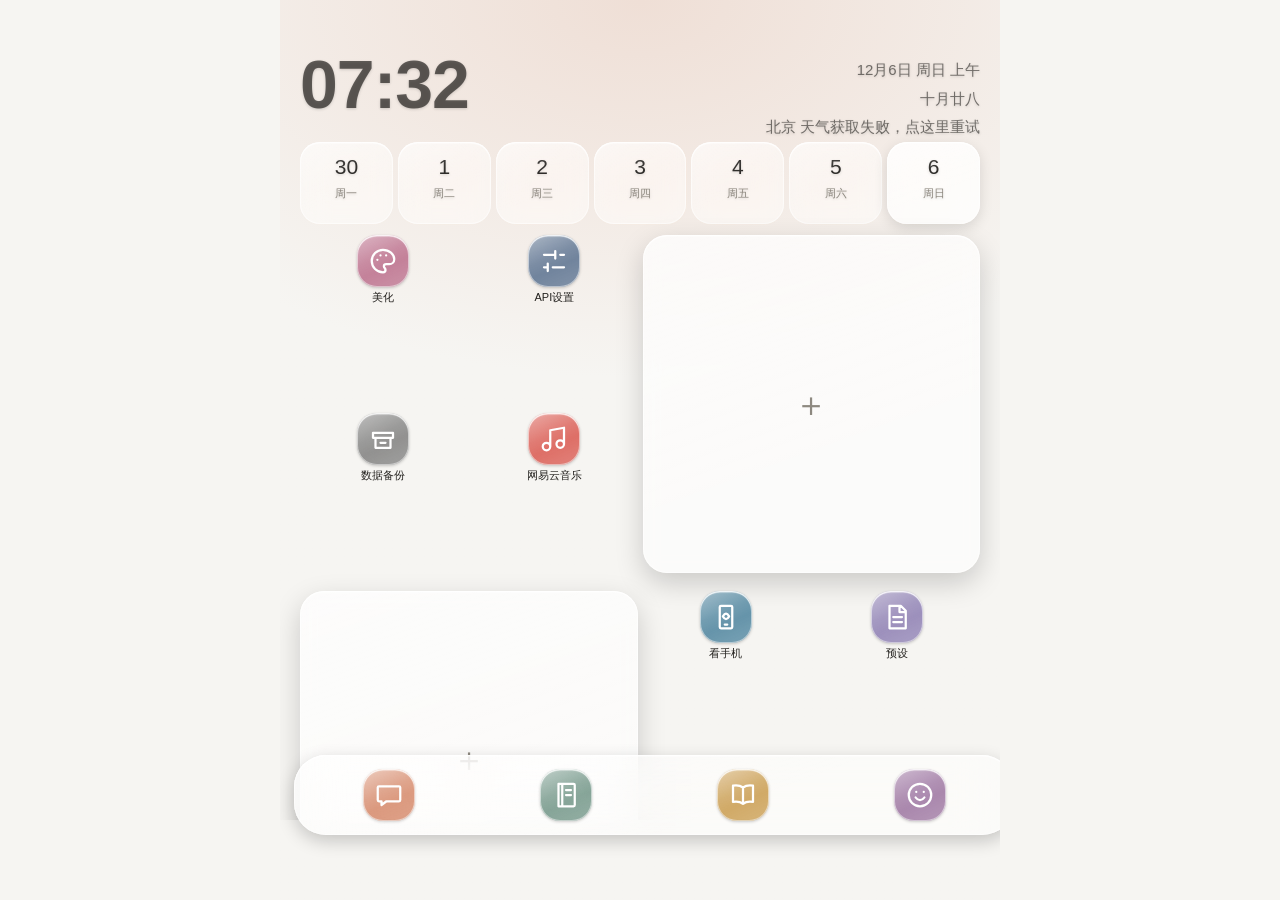
==== commit 8f33a808: "Add files via upload" ====
--- a/index.html
+++ b/index.html
@@ -3,13 +3,14 @@
 <head>
 <meta charset="UTF-8">
 <meta name="viewport" content="width=device-width, initial-scale=1, viewport-fit=cover">
-<meta name="theme-color" content="#f6f5f2">
+<meta name="theme-color" content="#00000000">
 <title>夏青phone</title>
 <link rel="manifest" href="manifest.json">
 <link rel="icon" href="icon-192.png">
 <link rel="apple-touch-icon" href="icon-192.png">
 <meta name="apple-mobile-web-app-capable" content="yes">
 <meta name="mobile-web-app-capable" content="yes">
+<meta name="apple-mobile-web-app-status-bar-style" content="black-translucent">
 <meta name="apple-mobile-web-app-title" content="夏青Phone">
 <link rel="stylesheet" href="style.css">
 </head>
@@ -33,6 +34,16 @@
     <div id="char-list" class="scroll"></div>
   </section>
 
+  <section class="screen" id="s-moments">
+    <header class="bar"><button class="icon" data-back aria-label="返回">‹</button><h1>朋友圈</h1></header>
+    <div class="scroll"><div class="pad" id="moments-body"></div></div>
+  </section>
+
+  <section class="screen" id="s-me">
+    <header class="bar"><button class="icon" data-back aria-label="返回">‹</button><h1>个人主页</h1></header>
+    <div class="scroll"><div class="pad" id="me-body"></div></div>
+  </section>
+
   <section class="screen" id="s-chat">
     <div id="chat-bg"></div>
     <header class="bar">
@@ -45,13 +56,11 @@
     <div id="quote-bar" hidden><span id="quote-text"></span><button type="button" id="quote-x" aria-label="取消引用">✕</button></div>
     <div id="selbar" hidden><span id="sel-n">已选 0 条</span><button type="button" class="pill ghost" id="sel-edit">编辑</button><button type="button" class="pill ghost" id="sel-copy">复制</button><button type="button" class="pill ghost" id="sel-del">删除</button><button type="button" class="pill" id="sel-cancel">取消</button></div>
     <form id="composer" autocomplete="off">
-      <button type="button" class="icon" id="b-sticker" aria-label="表情包">☺</button>
-      <div class="inwrap">
-        <textarea id="input" rows="1" placeholder="说点什么…"></textarea>
-        <button type="button" class="pill ghost" id="b-wait">等回复</button>
-        <button type="submit" class="pill" id="b-send">发送</button>
-      </div>
-      <button type="button" class="icon" id="b-plus" aria-label="更多">＋</button>
+      <button type="button" class="cbtn" id="b-sticker" aria-label="表情包"><svg viewBox="0 0 24 24" width="20" height="20" fill="none" stroke="currentColor" stroke-width="1.9" stroke-linecap="round" stroke-linejoin="round"><circle cx="12" cy="12" r="9"/><path d="M8.5 14a4 4 0 0 0 7 0M9 9.5h.01M15 9.5h.01"/></svg></button>
+      <textarea id="input" rows="1" placeholder="说点什么…"></textarea>
+      <button type="button" class="cbtn" id="b-wait" aria-label="等回复"><svg viewBox="0 0 24 24" width="20" height="20" fill="none" stroke="currentColor" stroke-width="1.9" stroke-linecap="round" stroke-linejoin="round"><path d="M4 5.5h16v11H9.5L5 20v-3.5H4z"/><path d="M8.5 11h.01M12 11h.01M15.5 11h.01" stroke-width="2.6"/></svg></button>
+      <button type="submit" class="cbtn primary" id="b-send" aria-label="发送"><svg viewBox="0 0 24 24" width="20" height="20" fill="none" stroke="currentColor" stroke-width="1.9" stroke-linecap="round" stroke-linejoin="round"><path d="M21 3L10.5 13.5"/><path d="M21 3l-6.5 18-4-7.5L3 9.5z"/></svg></button>
+      <button type="button" class="cbtn" id="b-plus" aria-label="更多"><svg viewBox="0 0 24 24" width="20" height="20" fill="none" stroke="currentColor" stroke-width="1.9" stroke-linecap="round" stroke-linejoin="round"><path d="M12 5v14M5 12h14"/></svg></button>
     </form>
     <div id="plusmenu" hidden><div class="stack" id="plus-stack"></div></div>
   </section>
@@ -110,6 +119,11 @@
     <div class="scroll"><div class="pad" id="stk-body"></div></div>
   </section>
 
+  <section class="screen" id="s-membooks">
+    <header class="bar"><button class="icon" data-back>‹</button><h2>记忆</h2></header>
+    <div class="scroll"><div class="pad" id="membooks-body"></div></div>
+  </section>
+
   <section class="screen" id="s-thoughts">
     <header class="bar"><button class="icon" data-back>‹</button><h2 id="th-title">心声</h2></header>
     <div class="scroll"><div class="pad" id="th-body"></div></div>
--- a/style.css
+++ b/style.css
@@ -55,7 +55,7 @@
   --dock-shadow:0 6px 18px rgba(0,0,0,.2); /* 底栏阴影，改成 none 去掉 */
 }
 * { box-sizing:border-box; -webkit-tap-highlight-color:transparent; }
-html,body { height:100%; margin:0; }
+html,body { height:100%; min-height:100dvh; margin:0; }
 body { background:var(--bg); color:var(--ink); font:15px/1.55 -apple-system,BlinkMacSystemFont,"PingFang SC","Noto Sans SC","Microsoft YaHei",sans-serif; overscroll-behavior:none; }
 button,input,textarea,select { font:inherit; color:inherit; }
 button { cursor:pointer; }
@@ -126,10 +126,14 @@
 .dots::after { content:"…"; animation:blink 1.1s infinite; }
 @keyframes blink { 50% { opacity:.2; } }
 #composer { display:flex; gap:8px; align-items:flex-end; padding:8px 10px calc(8px + env(safe-area-inset-bottom)); border-top:1px solid var(--line); background:var(--bg); flex:none; }
-#input { flex:1; min-width:0; resize:none; max-height:120px; border:0; background:none; padding:8px 0; outline:none; }
-.inwrap { flex:1; min-width:0; display:flex; align-items:flex-end; gap:6px; background:var(--card); border:1px solid var(--line); border-radius:22px; padding:3px 4px 3px 14px; }
-.inwrap:focus-within { border-color:var(--accent); }
-#composer .inwrap .pill { height:32px; padding:0 12px; border-radius:16px; font-size:13px; line-height:30px; display:flex; align-items:center; box-sizing:border-box; }
+#input { flex:1; min-width:0; resize:none; max-height:120px; min-height:40px; box-sizing:border-box; border:1px solid var(--line); border-radius:20px; background:var(--card); padding:9px 14px; outline:none; line-height:20px; }
+#input:focus { border-color:var(--accent); }
+#composer { gap:6px; }
+#composer .cbtn { flex:none; width:40px; height:40px; border-radius:50%; border:1px solid rgba(255,255,255,.55); padding:0; display:flex; align-items:center; justify-content:center; color:var(--ink);
+  background:color-mix(in srgb, var(--card) 70%, transparent); backdrop-filter:blur(14px) saturate(1.5); -webkit-backdrop-filter:blur(14px) saturate(1.5); box-shadow:0 3px 10px rgba(0,0,0,.14); }
+#composer .cbtn:active { transform:scale(.92); }
+#composer .cbtn.primary { background:var(--accent); color:var(--accent-ink); border-color:transparent; }
+#composer .cbtn svg { display:block; }
 #b-plus.on { color:var(--accent); transform:rotate(45deg); }
 #b-plus { transition:transform .2s; }
 #s-chat > #plusmenu { position:absolute; inset:0; z-index:40; }
@@ -271,8 +275,13 @@
 #s-home { background:radial-gradient(120% 60% at 50% 0%, color-mix(in srgb, var(--accent) 14%, var(--bg)) 0%, var(--bg) 70%); }
 .home { padding:calc(var(--home-top) + env(safe-area-inset-top)) var(--home-side) calc(130px + env(safe-area-inset-bottom)); }
 .hm-top { display:flex; justify-content:space-between; align-items:flex-start; margin-bottom:var(--clock-gap); position:relative; left:var(--clock-x); top:var(--clock-y); }
-.hm-clock { font-size:var(--clock-size); font-weight:600; letter-spacing:-1px; line-height:1; color:color-mix(in srgb, var(--ink) 70%, transparent); font-variant-numeric:tabular-nums; }
-.hm-date { text-align:right; font-size:var(--date-size); line-height:1.9; color:color-mix(in srgb, var(--ink) 60%, transparent); padding-top:6px; }
+.hm-clock { position:relative; top:var(--hm-clock-dy,0px); font-size:var(--clock-size); font-weight:600; letter-spacing:-1px; line-height:1; color:var(--hm-clock-color, color-mix(in srgb, var(--ink) 70%, transparent)); font-variant-numeric:tabular-nums; }
+.hm-date { text-align:right; font-size:var(--date-size); line-height:1.9; color:var(--hm-date-color, color-mix(in srgb, var(--ink) 60%, transparent)); padding-top:6px; }
+#home-date, #home-lunar { position:relative; top:var(--hm-date-dy,0px); }
+#home-weather { position:relative; top:var(--hm-wx-dy,0px); color:var(--hm-wx-color, inherit); }
+#s-home[data-cl=v] .hm-top { flex-direction:column; align-items:flex-start; }
+#s-home[data-cl=v] .hm-date { text-align:left; padding-top:4px; }
+#s-home { text-shadow:0 1px 3px rgba(0,0,0,.16); }
 .hm-week { display:flex; gap:var(--week-gap); margin-bottom:var(--week-bottom); position:relative; left:var(--week-x); top:var(--week-y); }
 .hm-week .d { flex:1; text-align:center; padding:9px 0 10px; border-radius:var(--week-radius); background:color-mix(in srgb, var(--card) 50%, transparent); backdrop-filter:blur(10px); -webkit-backdrop-filter:blur(10px); }
 .hm-week .d b { display:block; font-size:var(--week-num-size); font-weight:500; }
@@ -441,9 +450,14 @@
   background:linear-gradient(155deg, rgba(255,255,255,.42) 0%, rgba(255,255,255,.08) 42%, rgba(255,255,255,0) 60%, rgba(255,255,255,.12) 100%);
   box-shadow:inset 0 0 0 1px rgba(255,255,255,.5), inset 0 1.5px 1px rgba(255,255,255,.75), inset 0 -1px 1px rgba(0,0,0,.08); }
 
-.trans { font-size:12px; color:var(--sub); margin:3px 4px 0; line-height:1.5; white-space:pre-wrap; word-break:break-word; }
-.trans.loading { opacity:.55; }
-.trans.err { color:#c0392b; text-decoration:underline dotted; }
+.bubble { position:relative; }
+.bubble .bfoot { display:block; text-align:right; font-size:10px; line-height:1.2; margin-top:3px; color:var(--sub); opacity:.8; white-space:nowrap; user-select:none; -webkit-user-select:none; }
+.row.me .bubble .bfoot { text-align:left; }
+.bubble.sticker .bfoot, .bubble.image .bfoot { position:absolute; bottom:7px; right:8px; margin:0; padding:1px 6px; border-radius:9px; background:rgba(0,0,0,.34); color:#fff; opacity:1; }
+.row.me .bubble.sticker .bfoot, .row.me .bubble.image .bfoot { right:auto; left:8px; }
+.bubble .trans { font-size:11.5px; color:inherit; opacity:.8; margin:6px 0 0; padding-top:6px; border-top:1px solid rgba(128,128,128,.28); line-height:1.5; white-space:pre-wrap; word-break:break-word; }
+.bubble .trans.loading { opacity:.5; }
+.bubble .trans.err { color:#c0392b; opacity:.9; text-decoration:underline dotted; }
 
 /* 备份页 / 导入分区 */
 .imp-list { display:flex; flex-direction:column; margin:6px 0 10px; }
@@ -461,3 +475,46 @@
 .hm-week .d { backdrop-filter:blur(14px) saturate(1.5); -webkit-backdrop-filter:blur(14px) saturate(1.5); }
 .wdg { backdrop-filter:blur(8px); -webkit-backdrop-filter:blur(8px); }
 .widget { box-shadow:var(--shadow), inset 0 0 0 1px rgba(255,255,255,.45), inset 0 1.5px 1px rgba(255,255,255,.6); }
+
+/* 长按不选字：整个界面默认不可选，输入框/报错详情除外 */
+html, body { -webkit-user-select:none; user-select:none; -webkit-touch-callout:none; -webkit-tap-highlight-color:transparent; }
+input, textarea, [contenteditable], #errpop .e-body, .selectable { -webkit-user-select:text; user-select:text; }
+
+/* 美化页：排版选择 / 色块 / 滑杆 */
+.seg { display:flex; gap:8px; }
+.seg-b { flex:1; border:1px solid var(--line); background:var(--bg); border-radius:10px; padding:9px 6px; font-size:13px; }
+.seg-b.on, .swb.on { border-color:var(--accent); color:var(--accent); background:color-mix(in srgb, var(--accent) 10%, var(--bg)); }
+.swatches { display:flex; gap:8px; flex-wrap:wrap; align-items:center; }
+.swb { position:relative; border:1px solid var(--line); background:var(--bg); border-radius:16px; padding:6px 14px; font-size:13px; overflow:hidden; }
+.swb input[type=color] { position:absolute; inset:0; opacity:0; width:100%; height:100%; cursor:pointer; }
+.rng { display:flex; align-items:center; gap:10px; }
+.rng input { flex:1; }
+.rng .val { width:52px; text-align:right; color:var(--sub); font-size:13px; }
+
+.sysline.tip { font-size:11px; opacity:.7; }
+.vtext.vpend { opacity:.6; font-size:12px; }
+
+/* 书卡：一行 4 本，悬浮、像一本本小书；封面=名字 */
+.books { display:grid; grid-template-columns:repeat(4, 1fr); gap:16px 10px; padding:6px 2px 20px; }
+.book { position:relative; aspect-ratio:3/4; border:0; border-radius:4px 9px 9px 4px; padding:10px 6px 8px 14px; text-align:left; color:#fff; overflow:hidden; display:flex; flex-direction:column; justify-content:center; align-items:center;
+  background:linear-gradient(150deg, hsl(var(--bh) 55% 62%), hsl(var(--bh) 50% 44%)); box-shadow:0 10px 18px -6px hsl(var(--bh) 60% 30% / .55), 0 2px 4px rgba(0,0,0,.12); transition:transform .15s, box-shadow .15s; }
+.book:active { transform:translateY(2px) scale(.97); box-shadow:0 4px 8px -4px rgba(0,0,0,.35); }
+.book::after { content:''; position:absolute; inset:0; border-radius:inherit; pointer-events:none; background:linear-gradient(120deg, rgba(255,255,255,.28), rgba(255,255,255,0) 45%); }
+.bk-spine { position:absolute; left:0; top:0; bottom:0; width:8px; background:linear-gradient(90deg, rgba(0,0,0,.22), rgba(255,255,255,.14)); box-shadow:1px 0 0 rgba(255,255,255,.25); }
+.bk-name { font-weight:600; font-size:13px; line-height:1.3; text-align:center; word-break:break-all; display:-webkit-box; -webkit-line-clamp:4; -webkit-box-orient:vertical; overflow:hidden; text-shadow:0 1px 2px rgba(0,0,0,.25); }
+.bk-sub { position:absolute; bottom:6px; left:14px; right:6px; text-align:center; font-size:10px; opacity:.85; }
+
+/* 聊天列表底栏 + 骨架页 */
+.ltabs { display:flex; flex:none; border-top:1px solid var(--line); background:var(--bg); padding-bottom:env(safe-area-inset-bottom); }
+.ltabs .lt { flex:1; border:0; background:none; padding:8px 0 7px; display:flex; flex-direction:column; align-items:center; gap:2px; color:var(--sub); font-size:11px; }
+.ltabs .lt.on { color:var(--accent); }
+.char.pinned { background:color-mix(in srgb, var(--accent) 7%, transparent); }
+.pin-ic { color:var(--accent); margin-left:4px; vertical-align:-1px; }
+.sk-card { background:var(--card); border:1px solid var(--line); border-radius:14px; padding:14px; margin-bottom:12px; }
+.sk-line { height:12px; border-radius:6px; background:linear-gradient(90deg, var(--line), color-mix(in srgb, var(--line) 40%, transparent), var(--line)); background-size:200% 100%; animation:skm 1.6s linear infinite; margin:8px 0; }
+.sk-line.w40 { width:40%; } .sk-line.w70 { width:70%; }
+.sk-img { height:120px; border-radius:10px; margin-top:10px; background:linear-gradient(90deg, var(--line), color-mix(in srgb, var(--line) 40%, transparent), var(--line)); background-size:200% 100%; animation:skm 1.6s linear infinite; }
+.sk-av { width:72px; height:72px; border-radius:50%; background:var(--line); margin-bottom:10px; }
+.sk-me { display:flex; flex-direction:column; align-items:center; padding:16px 0 20px; }
+.sk-me .sk-line { width:50%; }
+@keyframes skm { to { background-position:-200% 0; } }
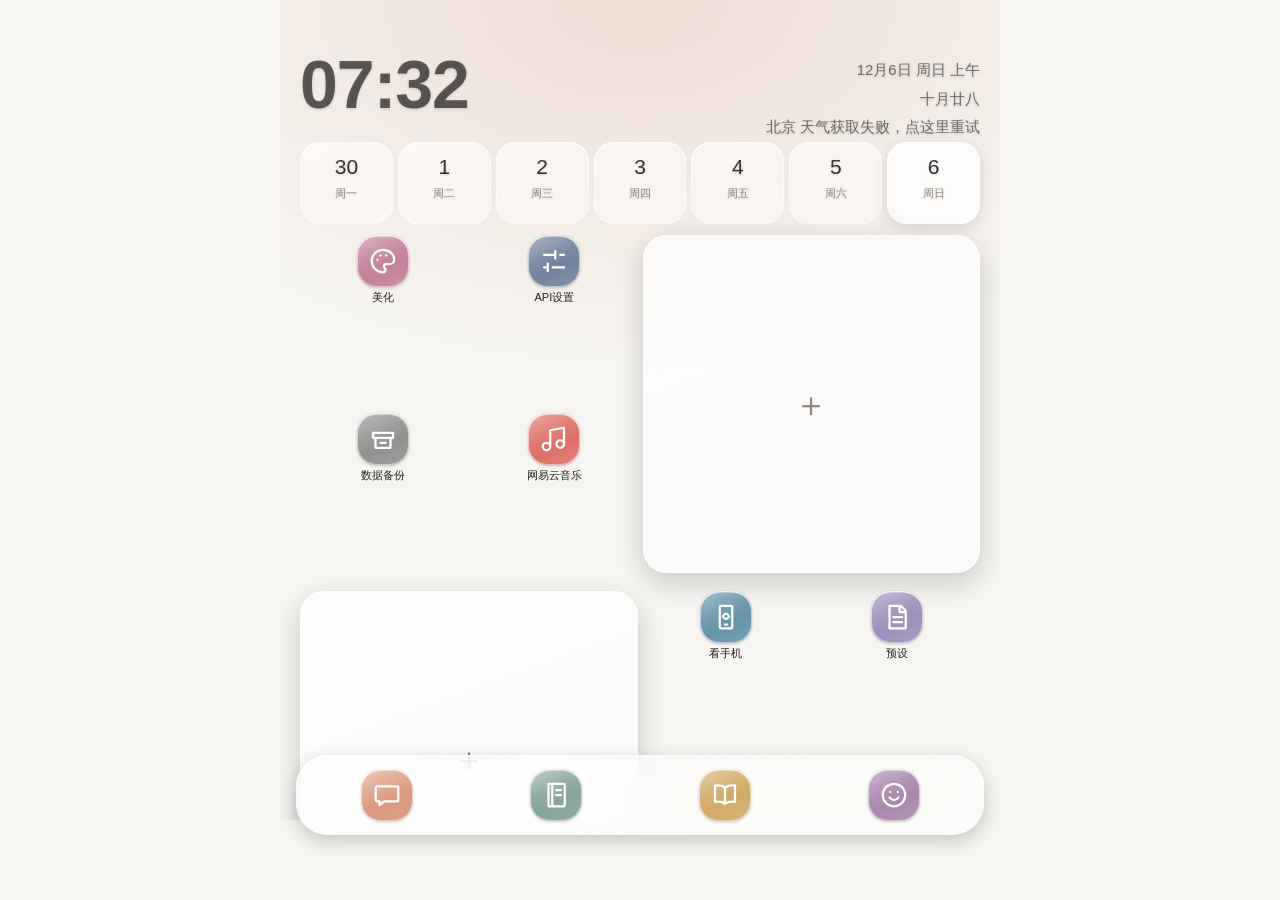
==== commit 32257d9c: "Add files via upload 更新了角色在线状态" ====
--- a/index.html
+++ b/index.html
@@ -48,7 +48,10 @@
     <div id="chat-bg"></div>
     <header class="bar">
       <button class="icon" data-back aria-label="返回">‹</button>
-      <h2 id="chat-title"></h2>
+      <h2 id="chat-title">
+  <span id="chat-name"></span>
+  <span id="chat-status"></span>
+</h2>
       <button class="icon" id="b-search" aria-label="搜索聊天记录"><svg viewBox="0 0 24 24" width="20" height="20" fill="none" stroke="currentColor" stroke-width="2" stroke-linecap="round"><circle cx="11" cy="11" r="6.5"/><path d="M16 16l4.5 4.5"/></svg></button>
       <button class="icon" id="b-chatmenu" aria-label="菜单">⋯</button>
     </header>
--- a/style.css
+++ b/style.css
@@ -17,7 +17,6 @@
   --home-top:10px;       /* 整个桌面内容离屏幕顶部的距离（越大整体越往下） */
   --home-side:20px;      /* 桌面内容左右边距 */
   --clock-size:68px;     /* 大时钟字号 */
-  --clock-x:0px;         /* 时钟+日期整体 左右微调 */
   --clock-y:40px;         /* 时钟+日期整体 上下微调 */
   --date-size:15px;      /* 日期/农历/天气 字号 */
   --clock-gap:5px;      /* 时钟区 与 下面一周胶囊 的间距 */
@@ -82,6 +81,41 @@
 .bar { display:flex; align-items:center; gap:8px; padding:calc(10px + env(safe-area-inset-top)) 12px 10px; border-bottom:1px solid var(--line); background:var(--bg); flex:none; }
 .bar h1,.bar h2 { margin:0; font-size:17px; font-weight:600; flex:1; overflow:hidden; text-overflow:ellipsis; white-space:nowrap; }
 .bar h1 { font-size:20px; letter-spacing:.5px; }
+#chat-title {
+  display:flex;
+  flex-direction:column;
+  align-items:flex-start;
+  justify-content:center;
+  gap:3px;
+  min-width:0;
+}
+
+#chat-name {
+  font-size:17px;
+  line-height:1.2;
+}
+
+#chat-status {
+  font-size:11px;
+  line-height:1.2;
+  font-weight:400;
+  color:var(--sub);
+}
+#chat-status[data-status="online"] {
+  color:#35b86b;
+}
+
+#chat-status[data-status="busy"] {
+  color:#e5a93d;
+}
+
+#chat-status[data-status="away"] {
+  color:var(--sub);
+}
+
+#chat-status[data-status="sleeping"] {
+  color:#9b8bd8;
+}
 .icon { border:0; background:none; font-size:22px; width:36px; height:36px; border-radius:18px; line-height:1; color:var(--ink); }
 .icon:active { background:var(--line); }
 .txt-btn { border:0; background:none; color:var(--accent); font-size:15px; padding:6px 8px; }
@@ -104,7 +138,7 @@
 
 /* 聊天 */
 #msgs { padding:10px 12px 16px; display:flex; flex-direction:column; gap:6px; }
-.row { display:flex; gap:8px; align-items:flex-end; max-width:100%; }
+.row { display:flex; gap:8px; align-items:flex-start; max-width:100%; }
 .row.me { flex-direction:row-reverse; }
 .row .avatar { width:34px; height:34px; font-size:14px; }
 .bubble { max-width:76%; padding:8px 12px; border-radius:16px; background:var(--them); box-shadow:var(--shadow); white-space:pre-wrap; word-break:break-word; border:1px solid var(--line); }
@@ -274,11 +308,18 @@
 /* 桌面 */
 #s-home { background:radial-gradient(120% 60% at 50% 0%, color-mix(in srgb, var(--accent) 14%, var(--bg)) 0%, var(--bg) 70%); }
 .home { padding:calc(var(--home-top) + env(safe-area-inset-top)) var(--home-side) calc(130px + env(safe-area-inset-bottom)); }
-.hm-top { display:flex; justify-content:space-between; align-items:flex-start; margin-bottom:var(--clock-gap); position:relative; left:var(--clock-x); top:var(--clock-y); }
-.hm-clock { position:relative; top:var(--hm-clock-dy,0px); font-size:var(--clock-size); font-weight:600; letter-spacing:-1px; line-height:1; color:var(--hm-clock-color, color-mix(in srgb, var(--ink) 70%, transparent)); font-variant-numeric:tabular-nums; }
+.hm-top {
+  display:flex;
+  justify-content:space-between;
+  align-items:flex-start;
+  margin-bottom:var(--clock-gap);
+  position:relative;
+  top:var(--clock-y);
+}
+.hm-clock { position:relative; left:var(--hm-clock-dx,0px); top:var(--hm-clock-dy,0px); font-size:var(--clock-size); font-weight:600; letter-spacing:-1px; line-height:1; color:var(--hm-clock-color, color-mix(in srgb, var(--ink) 70%, transparent)); font-variant-numeric:tabular-nums; }
 .hm-date { text-align:right; font-size:var(--date-size); line-height:1.9; color:var(--hm-date-color, color-mix(in srgb, var(--ink) 60%, transparent)); padding-top:6px; }
-#home-date, #home-lunar { position:relative; top:var(--hm-date-dy,0px); }
-#home-weather { position:relative; top:var(--hm-wx-dy,0px); color:var(--hm-wx-color, inherit); }
+#home-date, #home-lunar { position:relative; left:var(--hm-date-dx,0px); top:var(--hm-date-dy,0px); }
+#home-weather { position:relative; left:var(--hm-wx-dx,0px); top:var(--hm-wx-dy,0px); color:var(--hm-wx-color, inherit); }
 #s-home[data-cl=v] .hm-top { flex-direction:column; align-items:flex-start; }
 #s-home[data-cl=v] .hm-date { text-align:left; padding-top:4px; }
 #s-home { text-shadow:0 1px 3px rgba(0,0,0,.16); }
@@ -290,8 +331,25 @@
 .wdg { grid-column:span var(--wdg-cols); grid-row:span var(--wdg-rows); aspect-ratio:var(--wdg-ratio); border-radius:var(--wdg-radius); overflow:hidden; border:0; padding:0; position:relative; box-shadow:var(--wdg-shadow);
   background:color-mix(in srgb, var(--card) 60%, transparent) center/cover no-repeat; display:flex; align-items:center; justify-content:center; color:var(--sub); font-size:34px; }
 .wdg:active { transform:scale(.98); }
-.dock { position:absolute; left:var(--dock-left); right:var(--dock-right); bottom:calc(var(--dock-bottom) + env(safe-area-inset-bottom)); display:flex; justify-content:center; min-height:var(--dock-min-h); padding:var(--dock-pad); border-radius:var(--dock-radius);
-  background:color-mix(in srgb, var(--card) 55%, transparent); backdrop-filter:blur(22px) saturate(1.6); -webkit-backdrop-filter:blur(22px) saturate(1.6); box-shadow:var(--dock-shadow); }
+.dock {
+  position:absolute;
+  left:50%;
+  right:auto;
+  transform:translateX(-50%);
+  width:calc(100% - 32px);
+  max-width:calc(100% - 32px);
+  box-sizing:border-box;
+  bottom:calc(var(--dock-bottom) + env(safe-area-inset-bottom));
+  display:flex;
+  justify-content:center;
+  min-height:var(--dock-min-h);
+  padding:var(--dock-pad);
+  border-radius:var(--dock-radius);
+  background:color-mix(in srgb, var(--card) 55%, transparent);
+  backdrop-filter:blur(22px) saturate(1.6);
+  -webkit-backdrop-filter:blur(22px) saturate(1.6);
+  box-shadow:var(--dock-shadow);
+}
 .dock .app { position:relative; flex:0 0 25%; min-width:0; }
 .dock .app span { position:absolute; left:0; right:0; top:0; bottom:0; opacity:0; overflow:hidden; font-size:1px; }
 .app .tile img { width:100%; height:100%; object-fit:cover; border-radius:inherit; display:block; }
@@ -451,10 +509,8 @@
   box-shadow:inset 0 0 0 1px rgba(255,255,255,.5), inset 0 1.5px 1px rgba(255,255,255,.75), inset 0 -1px 1px rgba(0,0,0,.08); }
 
 .bubble { position:relative; }
-.bubble .bfoot { display:block; text-align:right; font-size:10px; line-height:1.2; margin-top:3px; color:var(--sub); opacity:.8; white-space:nowrap; user-select:none; -webkit-user-select:none; }
-.row.me .bubble .bfoot { text-align:left; }
-.bubble.sticker .bfoot, .bubble.image .bfoot { position:absolute; bottom:7px; right:8px; margin:0; padding:1px 6px; border-radius:9px; background:rgba(0,0,0,.34); color:#fff; opacity:1; }
-.row.me .bubble.sticker .bfoot, .row.me .bubble.image .bfoot { right:auto; left:8px; }
+.bwrap > .bfoot { font-size:10.5px; line-height:1.2; margin:2px 5px 0; color:var(--sub); white-space:nowrap; align-self:flex-end; }
+.row.me .bwrap > .bfoot { align-self:flex-start; }
 .bubble .trans { font-size:11.5px; color:inherit; opacity:.8; margin:6px 0 0; padding-top:6px; border-top:1px solid rgba(128,128,128,.28); line-height:1.5; white-space:pre-wrap; word-break:break-word; }
 .bubble .trans.loading { opacity:.5; }
 .bubble .trans.err { color:#c0392b; opacity:.9; text-decoration:underline dotted; }
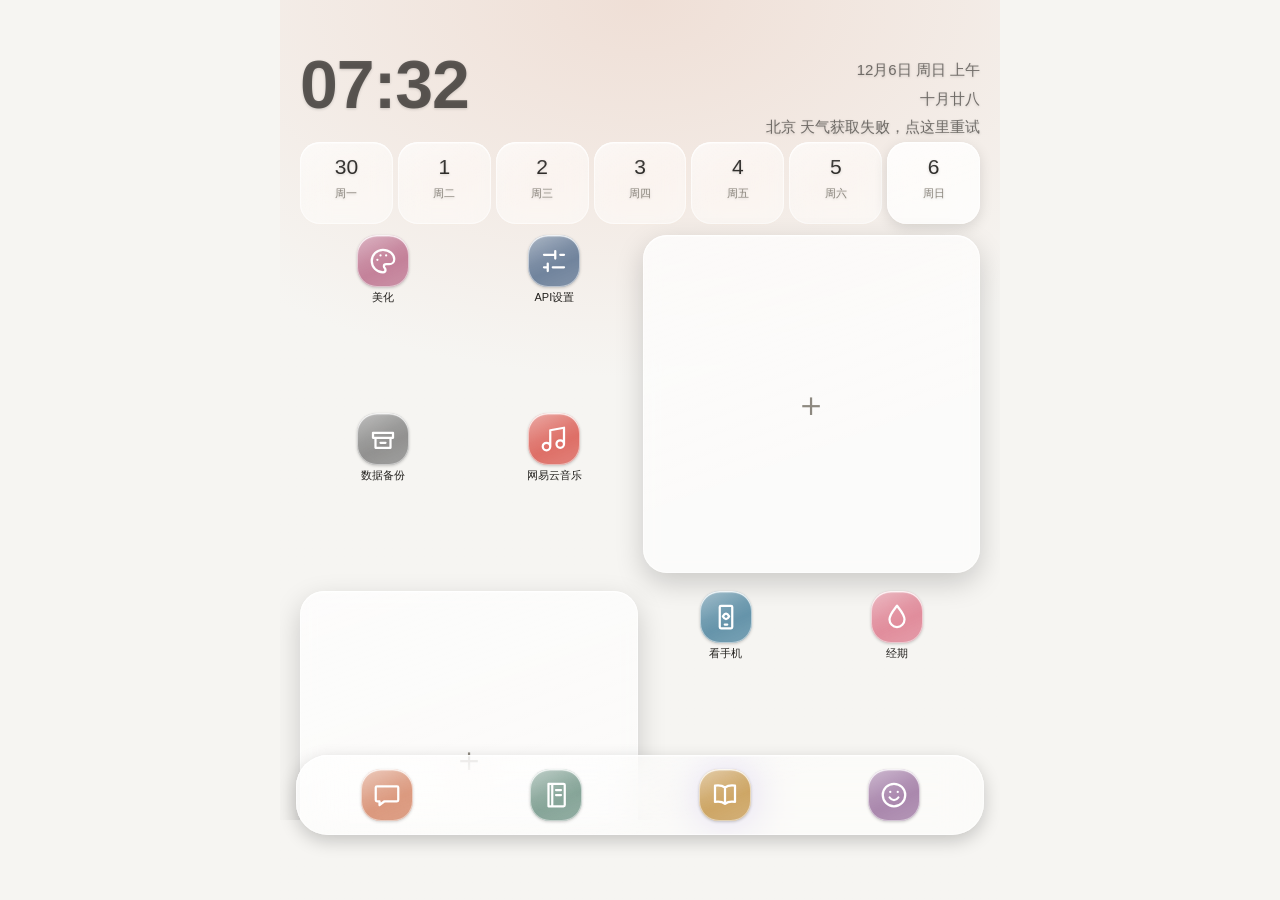
==== commit b94c4023: "Add files via upload" ====
--- a/index.html
+++ b/index.html
@@ -35,13 +35,25 @@
   </section>
 
   <section class="screen" id="s-moments">
-    <header class="bar"><button class="icon" data-back aria-label="返回">‹</button><h1>朋友圈</h1></header>
-    <div class="scroll"><div class="pad" id="moments-body"></div></div>
+    <header class="bar"><button class="icon" data-back aria-label="返回">‹</button><h1>朋友圈</h1><button class="icon" id="b-mo-new" aria-label="发动态">＋</button></header>
+    <div class="scroll" id="moments-body"></div>
+  </section>
+
+  <section class="screen" id="s-period">
+    <header class="bar"><button class="icon" data-back aria-label="返回">‹</button><h1>经期</h1></header>
+    <div class="scroll"><div class="pad" id="period-body"></div></div>
+  </section>
+
+  <section class="screen" id="s-music">
+    <header class="bar"><button class="icon" data-back aria-label="返回">‹</button><h1>网易云音乐</h1><button class="icon" id="b-mu-mode" aria-label="播放模式"></button><button class="icon" id="b-mu-set" aria-label="音乐接口设置"><svg viewBox="0 0 24 24" width="22" height="22" fill="none" stroke="currentColor" stroke-width="1.8" stroke-linecap="round" stroke-linejoin="round"><circle cx="12" cy="12" r="3"/><path d="M19.4 15a1.7 1.7 0 0 0 .3 1.8l.1.1a2 2 0 1 1-2.8 2.8l-.1-.1a1.7 1.7 0 0 0-1.8-.3 1.7 1.7 0 0 0-1 1.5V21a2 2 0 1 1-4 0v-.1a1.7 1.7 0 0 0-1.1-1.5 1.7 1.7 0 0 0-1.8.3l-.1.1a2 2 0 1 1-2.8-2.8l.1-.1a1.7 1.7 0 0 0 .3-1.8 1.7 1.7 0 0 0-1.5-1H3a2 2 0 1 1 0-4h.1a1.7 1.7 0 0 0 1.5-1.1 1.7 1.7 0 0 0-.3-1.8l-.1-.1a2 2 0 1 1 2.8-2.8l.1.1a1.7 1.7 0 0 0 1.8.3H9a1.7 1.7 0 0 0 1-1.5V3a2 2 0 1 1 4 0v.1a1.7 1.7 0 0 0 1 1.5 1.7 1.7 0 0 0 1.8-.3l.1-.1a2 2 0 1 1 2.8 2.8l-.1.1a1.7 1.7 0 0 0-.3 1.8V9a1.7 1.7 0 0 0 1.5 1H21a2 2 0 1 1 0 4h-.1a1.7 1.7 0 0 0-1.5 1z"/></svg></button></header>
+    <div id="music-top"></div>
+    <div class="scroll"><div class="pad" id="music-body"></div></div>
+    <div id="music-mini" hidden></div>
   </section>
 
   <section class="screen" id="s-me">
     <header class="bar"><button class="icon" data-back aria-label="返回">‹</button><h1>个人主页</h1></header>
-    <div class="scroll"><div class="pad" id="me-body"></div></div>
+    <div class="scroll" id="me-body"></div>
   </section>
 
   <section class="screen" id="s-chat">
@@ -55,6 +67,7 @@
       <button class="icon" id="b-search" aria-label="搜索聊天记录"><svg viewBox="0 0 24 24" width="20" height="20" fill="none" stroke="currentColor" stroke-width="2" stroke-linecap="round"><circle cx="11" cy="11" r="6.5"/><path d="M16 16l4.5 4.5"/></svg></button>
       <button class="icon" id="b-chatmenu" aria-label="菜单">⋯</button>
     </header>
+    <div id="listen-pop"></div>
     <div id="msgs" class="scroll"></div>
     <div id="quote-bar" hidden><span id="quote-text"></span><button type="button" id="quote-x" aria-label="取消引用">✕</button></div>
     <div id="selbar" hidden><span id="sel-n">已选 0 条</span><button type="button" class="pill ghost" id="sel-edit">编辑</button><button type="button" class="pill ghost" id="sel-copy">复制</button><button type="button" class="pill ghost" id="sel-del">删除</button><button type="button" class="pill" id="sel-cancel">取消</button></div>
--- a/style.css
+++ b/style.css
@@ -143,8 +143,8 @@
 .row .avatar { width:34px; height:34px; font-size:14px; }
 .bubble { max-width:76%; padding:8px 12px; border-radius:16px; background:var(--them); box-shadow:var(--shadow); white-space:pre-wrap; word-break:break-word; border:1px solid var(--line); }
 .row.me .bubble { background:var(--me); border-color:transparent; }
-.bubble.sticker { padding:4px; background:transparent; border-color:transparent; box-shadow:none; }
-.bubble.sticker img { max-width:140px; max-height:140px; border-radius:10px; display:block; }
+.bubble.sticker { padding:0; background:transparent !important; border:0 !important; box-shadow:none !important; }
+.bubble.sticker img { max-width:110px; max-height:110px; width:auto; height:auto; border-radius:8px; object-fit:contain; display:block; }
 .bubble.sticker .alt { color:var(--sub); font-size:13px; padding:6px 8px; }
 .bubble.transfer { background:#e9a23b; color:#2b1b00; border:0; min-width:170px; }
 .bubble.transfer b { font-size:18px; display:block; }
@@ -574,3 +574,229 @@
 .sk-me { display:flex; flex-direction:column; align-items:center; padding:16px 0 20px; }
 .sk-me .sk-line { width:50%; }
 @keyframes skm { to { background-position:-200% 0; } }
+
+/* ---------- 朋友圈 / 个人主页 ---------- */
+#moments-body, #me-body { overflow-y:auto; }
+.mo-cover { position:relative; height:200px; background:linear-gradient(135deg, color-mix(in srgb, var(--accent) 60%, var(--bg)), color-mix(in srgb, var(--accent) 20%, var(--bg))); background-size:cover; background-position:center; margin-bottom:34px; }
+.mo-cover-me { position:absolute; right:14px; bottom:-26px; display:flex; align-items:flex-end; gap:10px; }
+.mo-cover-me .avatar { width:62px; height:62px; border:2px solid var(--bg); border-radius:10px; font-size:24px; }
+.mo-cover-name { color:#fff; font-weight:600; font-size:16px; text-shadow:0 1px 4px rgba(0,0,0,.55); margin-bottom:30px; }
+.mo-cover-hint { position:absolute; left:12px; bottom:8px; font-size:12px; color:#fff; text-shadow:0 1px 3px rgba(0,0,0,.6); opacity:.85; }
+.mo-feed { padding:0 14px 16px; }
+.mo-feed.in-card { padding:0; background:var(--card); border:1px solid var(--line); border-radius:12px; overflow:hidden; }
+.mo-item { display:flex; gap:10px; padding:14px 0; border-bottom:1px solid var(--line); }
+.mo-feed.in-card .mo-item { padding:12px; }
+.mo-item:last-child { border-bottom:0; }
+.mo-item .avatar { width:40px; height:40px; border-radius:8px; font-size:16px; }
+.mo-main { flex:1; min-width:0; }
+.mo-name { color:var(--accent); font-weight:600; font-size:15px; }
+.mo-text { margin-top:3px; white-space:pre-wrap; word-break:break-word; }
+.mo-imgs { display:grid; gap:4px; margin-top:8px; }
+.mo-imgs.n1 { grid-template-columns:minmax(0, 66%); }
+.mo-imgs.n3 { grid-template-columns:repeat(3, minmax(0, 1fr)); }
+.mo-imgs.n4 { grid-template-columns:repeat(2, minmax(0, 1fr)); max-width:66%; }
+.mo-imgs img { width:100%; aspect-ratio:1; object-fit:cover; border-radius:4px; background:var(--line); display:block; }
+.mo-imgs.n1 img { aspect-ratio:auto; max-height:320px; }
+.mo-foot { display:flex; align-items:center; justify-content:space-between; margin-top:8px; color:var(--sub); font-size:12px; }
+.mo-more { border:0; background:var(--line); color:var(--sub); border-radius:6px; padding:0 10px; line-height:20px; font-size:14px; letter-spacing:1px; }
+.mo-box { margin-top:8px; background:color-mix(in srgb, var(--line) 55%, transparent); border-radius:6px; padding:6px 10px; font-size:14px; line-height:1.6; }
+.mo-likes { color:var(--accent); padding-bottom:3px; border-bottom:1px solid var(--line); margin-bottom:3px; }
+.mo-likes:last-child { border-bottom:0; margin-bottom:0; padding-bottom:0; }
+.mo-cm { word-break:break-word; padding:1px 0; }
+.mo-cm b { color:var(--accent); font-weight:600; }
+.mo-cm:active { background:var(--line); }
+.mo-thumbs { display:flex; flex-wrap:wrap; gap:8px; margin-top:10px; }
+.mo-th { position:relative; width:64px; height:64px; }
+.mo-th img { width:100%; height:100%; object-fit:cover; border-radius:6px; }
+.mo-th button { position:absolute; top:-6px; right:-6px; width:20px; height:20px; border-radius:50%; border:0; background:rgba(0,0,0,.65); color:#fff; font-size:13px; line-height:20px; padding:0; }
+.mo-add { width:64px; height:64px; border:1px dashed var(--line); border-radius:6px; background:var(--bg); color:var(--sub); font-size:24px; }
+.me-head { display:flex; flex-direction:column; align-items:center; margin-top:-70px; padding:0 20px 8px; position:relative; }
+.me-head .mo-big { width:84px; height:84px; font-size:32px; border:3px solid var(--bg); }
+.me-name { font-size:18px; font-weight:600; margin-top:8px; }
+.mo-sign { color:var(--sub); font-size:13px; margin-top:3px; text-align:center; word-break:break-word; }
+.me-tip { color:var(--sub); font-size:11px; margin-top:4px; opacity:.7; }
+.me-stats { display:flex; justify-content:space-around; padding:10px 24px 16px; }
+.me-stats div { display:flex; flex-direction:column; align-items:center; }
+.me-stats b { font-size:18px; }
+.me-stats span { color:var(--sub); font-size:12px; }
+.ltabs .lt { position:relative; }
+.ltabs .mdot { position:absolute; top:5px; left:calc(50% + 8px); width:8px; height:8px; border-radius:50%; background:var(--err); }
+.ltabs .mdot[hidden] { display:none; }
+#me-body .mo-cover { margin-bottom:0; }
+
+/* ---------- 弹层：页面正中的 iOS 风格弹窗（#sheet.bottom = 底部菜单/选择器） ---------- */
+#sheet:not(.bottom) { align-items:center; background:rgba(0,0,0,.28); }
+#sheet:not(.bottom) .panel { width:min(320px, 86vw); max-width:none; max-height:78%; border-radius:16px; padding:20px 16px 0; text-align:center; overflow:auto;
+  background:color-mix(in srgb, var(--card) 90%, transparent); backdrop-filter:blur(26px) saturate(1.8); -webkit-backdrop-filter:blur(26px) saturate(1.8); box-shadow:0 10px 40px rgba(0,0,0,.25); animation:sheetpop .18s both; }
+@keyframes sheetpop { from { opacity:0; transform:scale(.92); } to { opacity:1; transform:none; } }
+#sheet:not(.bottom) h3 { font-size:17px; font-weight:600; line-height:1.4; margin:0 0 8px; white-space:pre-line; word-break:break-word; }
+#sheet:not(.bottom) .ia-m { font-size:13px; color:var(--sub); line-height:1.5; margin:-2px 0 4px; white-space:pre-line; }
+#sheet:not(.bottom) .hint { text-align:left; }
+#sheet:not(.bottom) textarea, #sheet:not(.bottom) input[type=text] { text-align:left; box-sizing:border-box; }
+#sheet:not(.bottom) textarea { min-height:120px; }
+#sheet:not(.bottom) pre { text-align:left; }
+#sheet:not(.bottom) .btn-row { display:flex; flex-direction:row-reverse; flex-wrap:nowrap; gap:0; margin:16px -16px 0 !important; border-top:.5px solid var(--line); }
+#sheet:not(.bottom) .btn-row .btn { flex:1; min-width:0; border:0; border-radius:0; background:none; color:var(--accent); font-size:17px; padding:13px 6px; }
+#sheet:not(.bottom) .btn-row .btn:not(:first-child) { border-right:.5px solid var(--line); }
+#sheet:not(.bottom) .btn-row .btn.primary { font-weight:600; background:none; color:var(--accent); }
+#sheet:not(.bottom) .btn-row .btn.danger { color:var(--err); font-weight:600; }
+#sheet:not(.bottom) .btn-row:has(> :nth-child(3)) { flex-direction:column; }
+#sheet:not(.bottom) .btn-row:has(> :nth-child(3)) .btn { border-right:0 !important; border-top:.5px solid var(--line); }
+#sheet:not(.bottom) .btn-row:has(> :nth-child(3)) .btn:first-child { border-top:0; }
+#sheet:not(.bottom) .btn-row .btn:active, #sheet:not(.bottom) .panel > .btn:active { background:rgba(128,128,128,.15); }
+#sheet:not(.bottom) .panel > .btn { display:block; width:calc(100% + 32px); margin:14px -16px 0; border:0; border-top:.5px solid var(--line); border-radius:0; background:none; color:var(--accent); font-size:17px; font-weight:600; padding:13px 0; }
+
+/* ---------- 网易云音乐 / 一起听 ---------- */
+#music-body { padding-bottom:18px; }
+.mu-tip { color:var(--sub); font-size:13px; line-height:1.7; padding:10px 12px; margin:6px 0 10px; background:var(--card); border:1px solid var(--line); border-radius:12px; white-space:pre-line; }
+.mu-owners { display:flex; gap:10px; overflow-x:auto; padding:2px 2px 10px; scrollbar-width:none; }
+.mu-owners::-webkit-scrollbar { display:none; }
+.mu-chip { flex:none; display:flex; flex-direction:column; align-items:center; gap:4px; width:62px; border:0; background:none; color:var(--sub); font-size:12px; padding:6px 0; border-radius:12px; }
+.mu-chip .avatar { width:44px; height:44px; border-radius:50%; font-size:17px; border:2px solid transparent; }
+.mu-chip span { max-width:60px; overflow:hidden; text-overflow:ellipsis; white-space:nowrap; }
+.mu-chip.on { color:var(--accent); font-weight:600; background:color-mix(in srgb, var(--accent) 10%, transparent); }
+.mu-chip.on .avatar { border-color:var(--accent); }
+.field.mu-line { display:flex; flex-direction:row; gap:8px; align-items:center; }
+.field.mu-line input { flex:1; min-width:0; }
+.field.mu-line .btn { flex:none; padding:8px 16px; }
+.mu-list { background:var(--card); border:1px solid var(--line); border-radius:12px; overflow:hidden; }
+.mu-row { display:flex; align-items:center; gap:10px; padding:8px 12px; border-bottom:1px solid var(--line); }
+.mu-row:last-child { border-bottom:0; }
+.mu-row:active { background:var(--line); }
+.mu-row.on .mu-name { color:var(--accent); }
+.mu-cov { flex:none; width:44px; height:44px; border-radius:8px; overflow:hidden; background:var(--line); color:var(--sub); display:flex; align-items:center; justify-content:center; font-size:18px; }
+.mu-cov img { width:100%; height:100%; object-fit:cover; display:block; }
+.mu-info { flex:1; min-width:0; }
+.mu-name, .mu-sub, .mu-lrc { overflow:hidden; text-overflow:ellipsis; white-space:nowrap; }
+.mu-name { font-size:15px; }
+.mu-sub { font-size:12px; color:var(--sub); margin-top:2px; }
+.mu-ic { flex:none; border:0; background:none; color:var(--accent); width:36px; height:36px; border-radius:50%; font-size:20px; display:flex; align-items:center; justify-content:center; padding:0; }
+.mu-ic:active { background:var(--line); }
+#music-mini { flex:none; position:relative; background:color-mix(in srgb, var(--card) 92%, transparent); backdrop-filter:blur(20px); -webkit-backdrop-filter:blur(20px); border-top:1px solid var(--line); padding:8px 12px calc(8px + env(safe-area-inset-bottom)); }
+#music-mini[hidden] { display:none; }
+#music-mini .mm-bar { position:absolute; left:0; right:0; top:-1px; height:2px; background:transparent; }
+#music-mini .mm-bar i { display:block; height:100%; width:0; background:var(--accent); }
+#music-mini .mm-main { display:flex; align-items:center; gap:6px; }
+#music-mini .mm-main .mu-cov { margin-right:4px; }
+
+/* 聊天里的一起听悬浮窗（默认 display:none，绑定后 .on 变 flex） */
+#s-chat > #listen-pop { display:none; position:absolute; z-index:25; top:calc(64px + env(safe-area-inset-top)); left:50%; transform:translateX(-50%); width:min(92vw, 360px); flex-direction:column;
+  background:color-mix(in srgb, var(--card) 88%, transparent); backdrop-filter:blur(22px) saturate(1.6); -webkit-backdrop-filter:blur(22px) saturate(1.6); border:1px solid var(--line); border-radius:26px; box-shadow:0 8px 26px rgba(0,0,0,.18); }
+#s-chat > #listen-pop.on { display:flex; }
+.lp-pill { display:flex; align-items:center; gap:10px; padding:8px 8px 8px 12px; }
+.lp-avs { flex:none; display:flex; border-radius:30px; animation:lpbreathe 2.6s ease-in-out infinite; }
+.lp-avs .avatar { width:34px; height:34px; border-radius:50%; font-size:14px; border:2px solid var(--card); }
+.lp-avs .avatar + .avatar { margin-left:-10px; }
+#listen-pop.paused .lp-avs { animation:none; }
+@keyframes lpbreathe { 0%,100% { box-shadow:0 0 0 0 color-mix(in srgb, var(--accent) 55%, transparent); } 50% { box-shadow:0 0 0 7px transparent, 0 0 12px 2px color-mix(in srgb, var(--accent) 35%, transparent); } }
+.lp-txt { flex:1; min-width:0; }
+.lp-txt .mu-name { font-size:13px; font-weight:600; }
+.lp-txt .mu-lrc { font-size:12px; color:var(--accent); margin-top:1px; min-height:16px; }
+.lp-more { display:none; padding:0 12px 10px; }
+#listen-pop.open .lp-more { display:block; }
+.lp-lrc { max-height:34vh; overflow-y:auto; text-align:center; padding:26% 0; scrollbar-width:none; -webkit-mask-image:linear-gradient(transparent, #000 22%, #000 78%, transparent); mask-image:linear-gradient(transparent, #000 22%, #000 78%, transparent); }
+.lp-lrc::-webkit-scrollbar { display:none; }
+.lp-l { padding:5px 8px; color:var(--sub); font-size:14px; line-height:1.5; transition:color .2s, font-size .2s; }
+.lp-l.on { color:var(--accent); font-weight:600; font-size:16px; }
+.lp-l.none { padding:30px 0; }
+.lp-ctl { display:flex; align-items:center; justify-content:center; gap:14px; margin-top:6px; }
+.lp-end { border:1px solid var(--line); background:none; color:var(--sub); border-radius:16px; padding:6px 14px; font-size:13px; }
+
+/* =====================================================================
+ * 全局卡片化：二级页面浅灰底 + 悬浮毛玻璃圆角卡片（聊天页、桌面不动）
+ * ===================================================================== */
+:root {
+  --gbg:#F2F4F7; --gcard:rgba(255,255,255,.75); --gline:rgba(255,255,255,.9); --gshadow:0 4px 16px rgba(0,0,0,.04); --gdiv:rgba(0,0,0,.06);
+}
+@media (prefers-color-scheme: dark) {
+  :root { --gbg:#151412; --gcard:rgba(40,37,33,.75); --gline:rgba(255,255,255,.08); --gshadow:0 4px 16px rgba(0,0,0,.25); --gdiv:rgba(255,255,255,.08); }
+}
+#s-list, #s-period, #s-music, #s-search, #s-chatset, #s-beauty, #s-settings, #s-char, #s-memory, #s-backup, #s-stickers,
+#s-membooks, #s-thoughts, #s-wblist, #s-prlist, #s-predit, #s-wbedit { background:var(--gbg); }
+#s-list > .bar, #s-period > .bar, #s-music > .bar, #s-search > .bar, #s-chatset > .bar, #s-beauty > .bar, #s-settings > .bar, #s-char > .bar, #s-memory > .bar,
+#s-backup > .bar, #s-stickers > .bar, #s-membooks > .bar, #s-thoughts > .bar, #s-wblist > .bar, #s-prlist > .bar, #s-predit > .bar, #s-wbedit > .bar
+  { background:var(--gbg); border-bottom:0; }
+#s-list .ltabs { background:var(--gbg); }
+
+/* 卡片材质 */
+:is(#s-period, #s-music, #s-search, #s-chatset, #s-beauty, #s-settings, #s-char, #s-memory, #s-backup, #s-stickers, #s-membooks, #s-thoughts, #s-wblist, #s-prlist, #s-predit, #s-wbedit) :is(.group, .glass, .mo-feed.in-card) {
+  background:var(--gcard); 
+  border:1px solid var(--gline); border-radius:18px; box-shadow:var(--gshadow);
+}
+:is(#s-period, #s-music, #s-search, #s-chatset, #s-beauty, #s-settings, #s-char, #s-memory, #s-backup, #s-stickers, #s-membooks, #s-thoughts, #s-wblist, #s-prlist, #s-predit, #s-wbedit) .group { margin:12px 2px 16px; }
+:is(#s-period, #s-music, #s-search, #s-chatset, #s-beauty, #s-settings, #s-char, #s-memory, #s-backup, #s-stickers, #s-membooks, #s-thoughts, #s-wblist, #s-prlist, #s-predit, #s-wbedit) .glass { margin:12px 2px; padding:14px 16px; }
+:is(#s-period, #s-music, #s-search, #s-chatset, #s-beauty, #s-settings, #s-char, #s-memory, #s-backup, #s-stickers, #s-membooks, #s-thoughts, #s-wblist, #s-prlist, #s-predit, #s-wbedit) .group-title { padding:0 20px 2px; margin-top:6px; }
+:is(#s-period, #s-music, #s-search, #s-chatset, #s-beauty, #s-settings, #s-char, #s-memory, #s-backup, #s-stickers, #s-membooks, #s-thoughts, #s-wblist, #s-prlist, #s-predit, #s-wbedit) :is(.field, .item) { border-bottom-color:var(--gdiv); }
+/* 胶囊：按钮 / 输入 */
+:is(#s-period, #s-music, #s-search, #s-chatset, #s-beauty, #s-settings, #s-char, #s-memory, #s-backup, #s-stickers, #s-membooks, #s-thoughts, #s-wblist, #s-prlist, #s-predit, #s-wbedit) .btn:not(.primary):not(.danger) {
+  background:var(--gcard);  border:1px solid var(--gline); border-radius:999px; box-shadow:var(--gshadow);
+}
+:is(#s-period, #s-music, #s-search, #s-chatset, #s-beauty, #s-settings, #s-char, #s-memory, #s-backup, #s-stickers, #s-membooks, #s-thoughts, #s-wblist, #s-prlist, #s-predit, #s-wbedit) .btn { border-radius:999px; }
+
+/* 聊天列表：每个角色一张独立悬浮胶囊卡片，没有分割线 */
+#char-list { padding:6px 0 16px; }
+#char-list .char {
+  margin:0 16px 11px; padding:12px 16px; border-bottom:0; border-radius:20px;
+  background:var(--gcard); 
+  border:1px solid var(--gline); box-shadow:var(--gshadow);
+}
+#char-list .char:active { background:color-mix(in srgb, var(--gcard) 70%, var(--line)); }
+#char-list .char.pinned { background:color-mix(in srgb, var(--accent) 9%, var(--gcard)); }
+#char-list .char .ubadge { right:16px; }
+
+.bubble.transfer { display:flex; flex-direction:column; gap:2px; min-width:170px; }
+.bubble.transfer small { opacity:.65; font-size:11px; margin-top:4px; border-top:1px solid rgba(0,0,0,.12); padding-top:4px; }
+.bubble.transfer.done { background:#d9c9a8; opacity:.85; }
+.pd-card { text-align:center; padding:22px 16px !important; }
+.pd-big { font-size:24px; font-weight:700; color:var(--accent); }
+.pd-sub { margin-top:6px; color:var(--sub); font-size:13px; }
+#s-period .field.inline input { width:80px; text-align:right; border:0; background:transparent; outline:none; font-size:16px; }
+
+/* AI 语音条：声波 */
+.bubble.vmsg { cursor:pointer; }
+.bubble.vmsg .vbar { display:flex; align-items:center; justify-content:space-between; gap:2px; height:22px; background:none; flex:1; min-width:70px; }
+.bubble.vmsg .vbar i { display:block; width:3px; height:6px; border-radius:2px; background:color-mix(in srgb, var(--ink) 40%, transparent); }
+.bubble.vmsg .vbar i:nth-child(3n) { height:12px; } .bubble.vmsg .vbar i:nth-child(4n+1) { height:9px; }
+.bubble.vmsg.playing .vbar i { background:var(--accent); animation:vwave .8s ease-in-out infinite; }
+.bubble.vmsg.playing .vbar i:nth-child(2n) { animation-delay:.15s; } .bubble.vmsg.playing .vbar i:nth-child(3n) { animation-delay:.3s; } .bubble.vmsg.playing .vbar i:nth-child(5n) { animation-delay:.45s; }
+.bubble.vmsg.loading .vbar { opacity:.5; }
+@keyframes vwave { 0%,100% { transform:scaleY(.5); } 50% { transform:scaleY(2.2); } }
+
+/* 音乐页：顶部操作区固定，只有下面的歌曲列表滚动 */
+#s-music > #music-top { flex:none; padding:0 16px 2px; }
+#s-music > #music-top .group { margin:4px 0 6px; }
+#s-music > #music-top .group-title { padding:0 4px 2px; }
+#s-music > .scroll { flex:1; min-height:0; overflow-y:auto; }
+#s-music .bar .icon svg { display:block; }
+
+/* 一起听：迷你椭圆 / 拖动 / 顶栏歌词 */
+#s-chat > #listen-pop { overflow:hidden; height:50px; border-radius:25px; -webkit-backdrop-filter:none; backdrop-filter:none; background:var(--card);
+  transition:width .3s cubic-bezier(.4,.1,.2,1), height .3s cubic-bezier(.4,.1,.2,1), left .3s cubic-bezier(.4,.1,.2,1), top .3s cubic-bezier(.4,.1,.2,1), border-radius .3s; }
+#s-chat > #listen-pop.open { height:auto; border-radius:26px; }
+#s-chat > #listen-pop .lp-pill { touch-action:none; cursor:grab; height:50px; box-sizing:border-box; }
+#s-chat > #listen-pop.dragging { box-shadow:0 12px 32px rgba(0,0,0,.28); transition:none; }
+#s-chat > #listen-pop .lp-txt { max-width:300px; transition:opacity .2s, max-width .3s; white-space:nowrap; overflow:hidden; }
+#s-chat > #listen-pop #lp-play { transition:opacity .2s, max-width .3s, margin .3s; max-width:44px; overflow:hidden; }
+#s-chat > #listen-pop.ball { width:70px; height:46px; border-radius:23px; }
+#s-chat > #listen-pop.ball .lp-pill { padding:0; gap:0; height:46px; justify-content:center; align-items:center; }
+#s-chat > #listen-pop.ball .lp-txt, #s-chat > #listen-pop.ball #lp-play { max-width:0; opacity:0; margin:0; padding:0; flex:0 0 0; pointer-events:none; }
+#s-chat > #listen-pop.ball .lp-more { display:none; }
+#s-chat > #listen-pop.ball .lp-avs .avatar { width:30px; height:30px; font-size:12px; }
+#s-chat > #listen-pop.ball .lp-avs .avatar + .avatar { margin-left:-11px; }
+/* 呼吸：改成圆环缩放+淡出（只动 transform/opacity，不再动 box-shadow，预览里不闪） */
+.lp-avs { position:relative; animation:none !important; }
+.lp-avs::after { content:''; position:absolute; inset:-3px; border-radius:30px; border:2px solid var(--accent); opacity:0; pointer-events:none; animation:lpring 2.6s ease-out infinite; }
+#listen-pop.paused .lp-avs::after { animation:none; }
+@keyframes lpring { 0% { transform:scale(.96); opacity:.55; } 80%,100% { transform:scale(1.18); opacity:0; } }
+.lp-ctl .lp-mode { width:34px; height:34px; }
+#s-chat > #lp-top { display:none; position:absolute; z-index:26; top:calc(env(safe-area-inset-top) + 10px); left:50%; transform:translate(calc(-50% + var(--dx, 0px)), var(--dy, 0px));
+  width:min(44vw, 190px); text-align:center; touch-action:none; user-select:none; -webkit-user-select:none; -webkit-touch-callout:none; transition:transform .15s, filter .15s; }
+#s-chat > #lp-top.on { display:block; }
+#s-chat > #lp-top .mu-name { font-size:12px; font-weight:600; white-space:nowrap; overflow:hidden; text-overflow:ellipsis; }
+#s-chat > #lp-top .mu-lrc { font-size:12px; color:var(--accent); white-space:nowrap; overflow:hidden; text-overflow:ellipsis; min-height:16px; }
+#s-chat > #lp-top.drag { transform:translate(calc(-50% + var(--dx, 0px)), var(--dy, 0px)) scale(1.08); filter:drop-shadow(0 4px 10px rgba(0,0,0,.3)); transition:none; background:color-mix(in srgb, var(--card) 85%, transparent); border-radius:12px; padding:4px 6px; }
+/* 全局卡片：去掉毛玻璃模糊（背景是纯色，模糊看不出来，却会让翻页卡顿） */
+:is(#s-period, #s-music, #s-search, #s-chatset, #s-beauty, #s-settings, #s-char, #s-memory, #s-backup, #s-stickers, #s-membooks, #s-thoughts, #s-wblist, #s-prlist, #s-predit, #s-wbedit) .glass { -webkit-backdrop-filter:none; backdrop-filter:none; }
+
+/* 聊天记录很长时：屏幕外的消息不参与排版/绘制 */
+#msgs > .row { content-visibility:auto; contain-intrinsic-size:auto 64px; }
